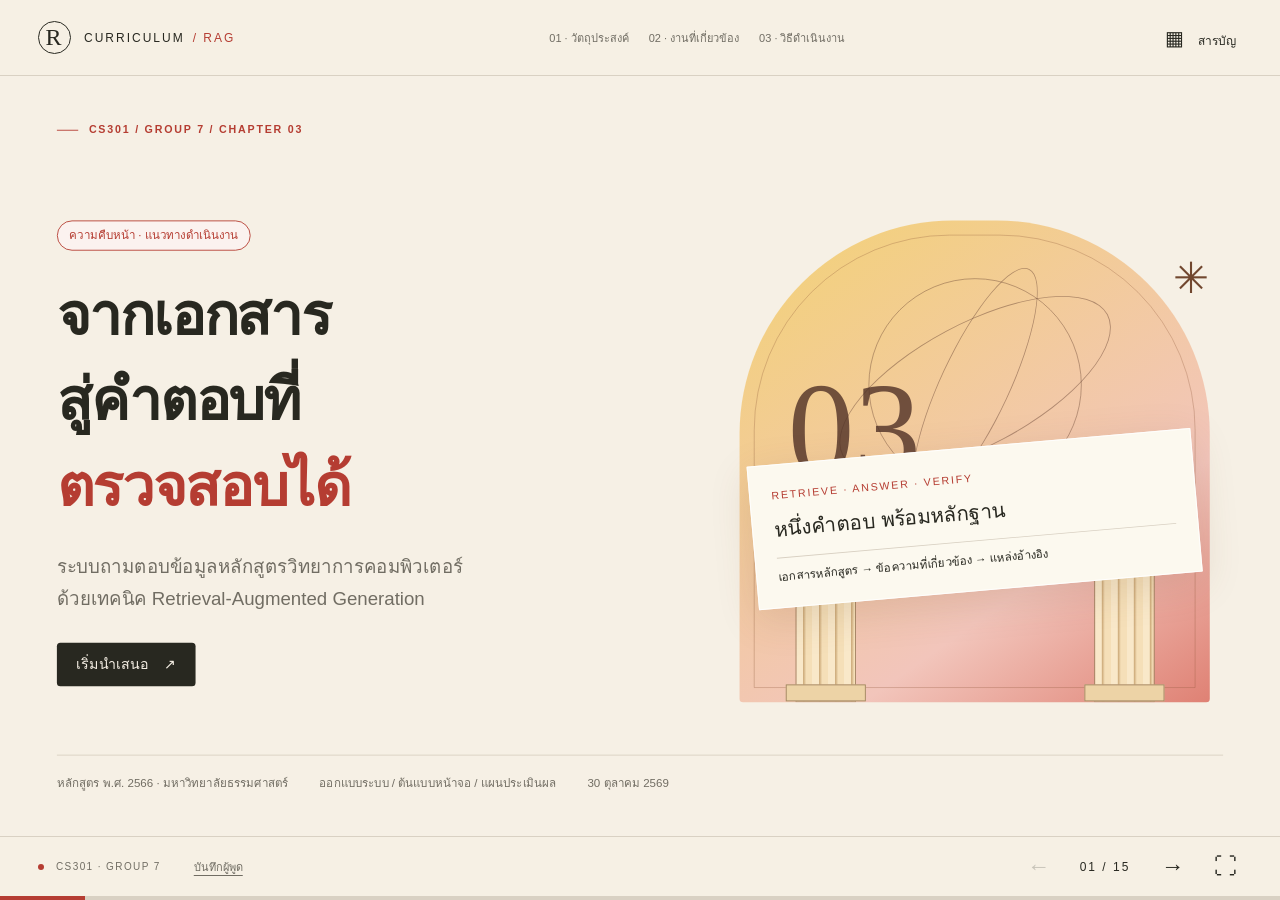
==== index.html @ de465b8d "feat: build fifteen interactive methodology slides with source-grounded content" ====
<!doctype html>
<html lang="th">
<head>
<meta charset="utf-8"><meta name="viewport" content="width=device-width,initial-scale=1">
<meta name="theme-color" content="#f6f0e5"><meta name="description" content="แนวทางดำเนินงานและความคืบหน้าบทที่ 3 — ระบบถามตอบข้อมูลหลักสูตรวิทยาการคอมพิวเตอร์ด้วย RAG">
<title>CS301 — จากเอกสาร สู่คำตอบที่ตรวจสอบได้</title>
<link rel="stylesheet" href="style.css">
</head>
<body>
<div class="ambient" aria-hidden="true"></div>
<header class="topbar"><a href="#1" class="brand" aria-label="กลับหน้าแรก"><span class="brand-icon">R</span> CURRICULUM <b>/ RAG</b></a><div class="chapter-nav" aria-label="เลือกบท"><button data-go="1">01 · วัตถุประสงค์</button><button data-go="2">02 · งานที่เกี่ยวข้อง</button><button data-go="4">03 · วิธีดำเนินงาน</button></div><button id="overview" class="icon-button" aria-label="เปิดสารบัญ (O)">▦ <span>สารบัญ</span></button></header>
<main id="stage" aria-label="สไลด์นำเสนอ"><div id="deck"></div></main>
<footer class="toolbar"><div class="foot-left"><span class="status-dot"></span><span id="section-label">CS301 · GROUP 7</span><button id="notes-toggle" title="บันทึกผู้พูด (N)">บันทึกผู้พูด</button></div><div class="navigation"><button id="prev" aria-label="สไลด์ก่อนหน้า">←</button><span id="counter" aria-live="polite">01 / 15</span><button id="next" aria-label="สไลด์ถัดไป">→</button><button id="fullscreen" aria-label="เต็มจอ (F)">⛶</button></div></footer><div class="progress" aria-hidden="true"><div id="progress-bar"></div></div>
<dialog id="modal"><div class="dialog-top"><span id="modal-title"></span><button id="modal-close" aria-label="ปิดหน้าต่าง">ปิด ×</button></div><div id="modal-body"></div></dialog>
<div class="sr-only" id="announcement" aria-live="polite"></div>
<script src="slides.js"></script><script src="app.js"></script>
</body></html>
---- style.css ----
:root{--ink:#282820;--muted:#716d63;--paper:#f6f0e5;--red:#b53d32;--yellow:#f5cd65;--line:#d9d1c3;--green:#386757;--rose:#f1d4cd;--serif:Georgia,'Times New Roman',serif;--thai:'Thonburi','Leelawadee UI',Tahoma,sans-serif}*{box-sizing:border-box}body{margin:0;background:var(--paper);color:var(--ink);font-family:var(--thai);overflow:hidden}button,a{-webkit-tap-highlight-color:transparent}button{font:inherit;color:inherit;cursor:pointer}button:focus-visible,a:focus-visible{outline:3px solid var(--red);outline-offset:5px}button{border:0}a{color:inherit}.ambient{position:fixed;inset:0;background-image:radial-gradient(#b7a99022 .7px,transparent .7px);background-size:6px 6px;pointer-events:none}.topbar{height:76px;position:fixed;top:0;left:0;right:0;display:flex;align-items:center;justify-content:space-between;padding:0 38px;z-index:5;border-bottom:1px solid var(--line);background:#f6f0e5ed}.brand{display:flex;align-items:center;gap:8px;font-family:Arial,sans-serif;font-size:12px;letter-spacing:2px;text-decoration:none}.brand b{font-weight:400;color:var(--red)}.brand-icon{font-family:var(--serif);font-size:24px;width:33px;height:33px;display:grid;place-items:center;border:1px solid var(--ink);border-radius:50%;margin-right:5px}.chapter-nav{display:flex;gap:20px}.chapter-nav button{font-size:11px;background:none;color:var(--muted);padding:10px 0;position:relative}.chapter-nav button.current{color:var(--red)}.chapter-nav button.current:after{content:'';position:absolute;bottom:0;left:0;right:0;height:2px;background:var(--red)}.icon-button{background:none;font-size:20px}.icon-button span{font-size:12px;margin-left:8px}#stage{position:fixed;top:76px;bottom:64px;left:0;right:0;display:flex;align-items:center;justify-content:center}#deck{position:relative;width:1440px;height:840px;flex-shrink:0;transform-origin:center}.slide{position:absolute;inset:0;padding:46px 64px 42px;display:none;overflow:hidden}.slide.active{display:flex;flex-direction:column;animation:arrive .42s ease both}.eyebrow{display:flex;align-items:center;gap:12px;color:var(--red);font:12px Arial,sans-serif;font-weight:600;letter-spacing:2px;text-transform:uppercase;margin-bottom:18px}.eyebrow:before{content:'';width:24px;height:1px;background:var(--red)}h1,h2,h3,p{margin:0}h1{font-size:65px;line-height:1.48;letter-spacing:-2px;font-weight:600}h2{font-size:43px;line-height:1.45;letter-spacing:-1.3px;font-weight:600}h3{font-size:23px;line-height:1.5;font-weight:600}p{font-size:21px;line-height:1.75}.intro{color:var(--muted);font-size:21px;line-height:1.65;margin-top:13px;max-width:1110px}.red{color:var(--red)}.muted{color:var(--muted)}.serif{font-family:var(--serif)}.slide-content{flex:1;min-height:0;position:relative;margin-top:28px}.source{font-size:12px;line-height:1.6;color:var(--muted);margin-top:auto;padding-top:16px}.source a{text-underline-offset:3px}.pill{display:inline-flex;align-items:center;border:1px solid currentColor;border-radius:30px;padding:7px 13px;font-size:13px;line-height:1.4;gap:7px}.pill.plan{color:var(--red);background:#fbf2ef}.pill.neutral{color:var(--muted)}.two{display:grid;grid-template-columns:1fr 1fr;gap:46px}.three{display:grid;grid-template-columns:repeat(3,1fr);gap:25px}.four{display:grid;grid-template-columns:repeat(4,1fr);gap:20px}.rule{border-top:1px solid var(--line);padding-top:20px}.number{font:60px var(--serif);color:var(--red);line-height:1.2;margin-bottom:15px}.small{font-size:17px;line-height:1.7}.tiny{font-size:13px;line-height:1.65}.big-value{font:88px var(--serif);line-height:1.1}.big-value small{font:18px var(--thai)}.caption{font-size:15px;line-height:1.65;color:var(--muted)}.callout{border-left:3px solid var(--red);padding:15px 23px;background:#eaded146;font-size:21px;line-height:1.7}.tag-row{display:flex;gap:10px;flex-wrap:wrap}.button{background:var(--ink);color:var(--paper);padding:12px 22px;border-radius:4px;font-size:16px;display:inline-flex;align-items:center;gap:18px}.button.light{border:1px solid var(--line);background:transparent;color:var(--ink)}.button:hover{filter:brightness(1.15)}.toolbar{position:fixed;bottom:4px;height:60px;left:0;right:0;display:flex;justify-content:space-between;align-items:center;padding:0 38px;background:#f6f0e5ed;z-index:5;border-top:1px solid var(--line)}.foot-left{display:flex;gap:12px;align-items:center;font-size:10px;letter-spacing:1.4px;color:var(--muted)}.status-dot{width:6px;height:6px;background:var(--red);border-radius:50%}#notes-toggle{background:none;font-size:11px;letter-spacing:0;margin-left:15px;text-decoration:underline;text-underline-offset:4px;color:var(--muted)}.navigation{display:flex;align-items:center;gap:19px}.navigation button{width:34px;height:34px;background:none;font-size:23px}.navigation button:hover{background:var(--rose);border-radius:50%}.navigation button:disabled{opacity:.22;cursor:default}.navigation span{font:12px Arial,sans-serif;letter-spacing:2px;min-width:62px;text-align:center}.progress{position:fixed;bottom:0;left:0;right:0;height:4px;background:var(--line);z-index:10}#progress-bar{height:100%;background:var(--red);transition:width .4s}.hero{display:grid;grid-template-columns:1.1fr .9fr;gap:70px;align-items:center;flex:1}.hero-subtitle{font-size:21px;color:var(--muted);margin:24px 0 30px;max-width:650px}.hero-visual{height:560px;position:relative;display:flex;align-items:center;justify-content:center}.arch{position:absolute;inset:18px 15px 0;background:linear-gradient(145deg,#f3d275,#f2c5bb 70%,#df8174);border-radius:240px 240px 4px 4px;overflow:hidden}.arch:before{content:'';position:absolute;inset:16px;border:1px solid #8b563855;border-radius:220px 220px 0 0}.orb{position:absolute;width:240px;height:240px;border:1px solid #6d49377d;border-radius:50%;top:65px;left:50%;transform:translateX(-50%)}.orb:before,.orb:after{content:'';position:absolute;inset:50px -50px;border:1px solid #6d49377d;border-radius:50%;transform:rotate(-28deg)}.orb:after{inset:-25px 80px;transform:rotate(25deg)}.hero-index{position:absolute;left:54px;top:160px;color:#503126;font:150px var(--serif);line-height:1;opacity:.8}.column{position:absolute;bottom:0;width:68px;height:188px;background:repeating-linear-gradient(90deg,#f9e8c9 0 7px,#ceac7c 8px,#f5dfb8 11px 18px);border:1px solid #a18361}.column:before,.column:after{content:'';position:absolute;left:-12px;right:-12px;height:17px;background:#edd3a6;border:1px solid #a18361}.column:before{top:-17px}.column:after{bottom:0}.column.c1{left:63px;height:178px}.column.c2{right:62px;height:245px}.hero-paper{position:absolute;left:29px;right:29px;bottom:125px;padding:24px;background:#fcf9ef;box-shadow:0 12px 45px #6e493126;transform:rotate(-5deg);border:1px solid #fff}.hero-paper span{font-size:12px;letter-spacing:2px;color:var(--red)}.hero-paper p{margin-top:10px;font-size:23px}.hero-paper small{font-size:13px;display:block;border-top:1px solid var(--line);padding-top:10px;margin-top:12px}.star{position:absolute;font:48px var(--serif);color:#71472f;right:16px;top:55px}.hero-bottom{display:flex;gap:35px;border-top:1px solid var(--line);padding-top:20px;font-size:13px;color:var(--muted)}.objectives{display:grid;grid-template-columns:.85fr 1.15fr;gap:65px}.objective-statement{padding:35px;background:var(--yellow);border-radius:180px 180px 6px 6px;display:flex;flex-direction:column;justify-content:center;min-height:440px}.objective-statement .big-value{font-size:115px;text-align:center}.objective-statement p{font-size:26px;text-align:center;margin-top:20px}.objective-list{display:flex;flex-direction:column;gap:18px}.objective-item{display:grid;grid-template-columns:40px 1fr;gap:16px;border-bottom:1px solid var(--line);padding-bottom:15px}.objective-item b{font:26px var(--serif);color:var(--red)}.objective-item p{font-size:19px;line-height:1.6}.data-table{width:100%;border-collapse:collapse;font-size:17px;line-height:1.6}.data-table th{text-align:left;font-size:14px;color:var(--muted);font-weight:400;border-bottom:1px solid var(--ink);padding:12px 16px}.data-table td{vertical-align:top;padding:15px 16px;border-bottom:1px solid var(--line)}.data-table .ours{background:#edd5bc80}.data-table strong{font-weight:600;color:var(--red)}.data-table.compact{font-size:16px}.data-table.compact td{padding:11px 16px}.table-note{margin-top:16px;font-size:14px;line-height:1.6;color:var(--muted)}.tabs{display:flex;gap:9px;margin-bottom:21px}.tab{padding:9px 17px;border:1px solid var(--line);background:transparent;border-radius:100px;font-size:15px}.tab[aria-selected="true"],.tab.selected{background:var(--ink);color:var(--paper);border-color:var(--ink)}.path-map{display:grid;grid-template-columns:repeat(5,1fr);gap:0;margin-top:45px}.path-stop{position:relative;padding:0 24px 0 0}.path-stop:before{content:'';height:1px;position:absolute;top:21px;left:0;right:0;background:var(--line)}.path-stop:last-child:before{right:60%}.path-stop .dot{position:relative;display:grid;place-items:center;width:44px;height:44px;border-radius:50%;background:var(--paper);border:1px solid var(--red);font:20px var(--serif);color:var(--red);margin-bottom:27px}.path-stop h3{font-size:21px;margin-bottom:13px}.path-stop p{font-size:17px;color:var(--muted);line-height:1.7}.path-stop small{display:block;color:var(--red);font-size:12px;margin-top:20px}.process-list{display:flex;flex-direction:column;gap:14px}.process-item{display:grid;grid-template-columns:40px 1fr;gap:16px;align-items:start;border-bottom:1px solid var(--line);padding-bottom:14px}.process-item span{font:24px var(--serif);color:var(--red)}.process-item p{font-size:18px;line-height:1.55}.document{background:#fffdf7;border:1px solid #ddd1bf;box-shadow:12px 12px 0 #e5d7c1;padding:30px;position:relative}.doc-top{display:flex;justify-content:space-between;font:12px Arial,sans-serif;letter-spacing:1.3px;border-bottom:1px solid var(--line);padding-bottom:18px;margin-bottom:22px;color:var(--muted)}.document .chunk{padding:20px;background:#f8e9c4;border-left:3px solid var(--red);margin:20px 0}.document .chunk p{font-size:20px}.document .metadata{display:grid;grid-template-columns:1fr 1fr;gap:10px;font:13px monospace;color:#66563f}.architecture{display:grid;grid-template-columns:1fr .8fr 1.3fr;gap:45px;align-items:start}.stack{display:flex;flex-direction:column;gap:12px}.node{border:1px solid var(--line);padding:18px 21px;background:#fcfaf4;border-radius:5px}.node h3{font-size:20px}.node p{font-size:14px;color:var(--muted);margin-top:7px}.down-arrow{color:var(--red);text-align:center;font-size:22px;line-height:20px}.gate{background:var(--yellow);padding:24px;border-radius:60px 60px 4px 4px;margin-top:73px;text-align:center}.gate h3{font-size:23px;margin:8px 0}.gate p{font-size:15px}.branch-label{font-size:12px;letter-spacing:1px;color:var(--red);margin-bottom:13px}.branch-result{border-top:3px solid var(--green);background:#e4e9df;padding:25px;min-height:300px}.branch-result.reject{background:#f3dfd9;border-color:var(--red)}.branch-result h3{margin:12px 0}.branch-result p{font-size:19px}.branch-result .pill{margin-bottom:14px}.branch-result small{display:block;margin-top:22px;font-size:14px;line-height:1.7}.method-view{display:grid;grid-template-columns:1fr 1fr;gap:55px}.method-heading{font:76px var(--serif);margin:16px 0;color:var(--red)}.rank-list{display:flex;flex-direction:column;gap:12px}.rank{display:grid;grid-template-columns:40px 1fr auto;align-items:center;gap:14px;padding:20px;border:1px solid var(--line);background:#fff9}.rank span{font:26px var(--serif);color:var(--muted)}.rank b{font-size:18px;font-weight:400}.rank em{font-size:12px;font-style:normal;color:var(--muted)}.rank.gold{background:#e4e9df;border-color:#b5c4b7}.rank.gold em{color:var(--green)}.diagram-layout{display:grid;grid-template-columns:1.5fr .8fr;gap:40px;height:100%}.diagram-button{display:block;width:100%;border:1px solid var(--line);border-radius:5px;overflow:hidden;background:white;padding:16px;position:relative;min-height:360px;cursor:zoom-in}.diagram-button img{width:100%;height:100%;max-height:440px;object-fit:contain}.zoom-badge{position:absolute;bottom:12px;right:12px;background:var(--ink);color:white;font-size:12px;padding:7px 10px;border-radius:5px}.aside-list{display:flex;flex-direction:column;gap:19px}.aside-list h3{font-size:21px}.aside-list p{font-size:17px;color:var(--muted);line-height:1.65;margin-top:7px}.aside-list .rule{padding-top:16px}.flow-explain{display:grid;grid-template-columns:1.2fr .8fr;gap:40px}.flow-summary{display:flex;flex-direction:column;gap:14px}.flow-row{border-left:3px solid var(--line);padding:12px 18px}.flow-row.good{border-color:var(--green);background:#e4e9df80}.flow-row.warn{border-color:var(--red);background:#f3dfd980}.flow-row p{font-size:18px}.flow-row small{color:var(--muted);font-size:14px}.screens{display:grid;grid-template-columns:repeat(4,1fr);gap:20px;height:100%}.screen-item{display:flex;flex-direction:column;align-items:center;min-height:0}.screen-button{background:white;border:1px solid var(--line);width:100%;height:382px;padding:0;position:relative;overflow:hidden;border-radius:7px;cursor:zoom-in}.screen-button img{height:100%;width:100%;object-fit:cover}.screen-item p{font-size:16px;margin-top:14px;text-align:center}.screen-item small{font-size:12px;color:var(--muted);margin-top:6px}.principle{padding:25px 0;border-top:1px solid var(--line)}.principle h3{margin-bottom:12px}.principle p{font-size:18px;color:var(--muted)}.principle .number{font-size:44px;margin-bottom:15px}.design-layout{display:grid;grid-template-columns:.8fr 1.4fr;gap:50px}.design-art{background:linear-gradient(145deg,#f6d56d,#f1cecc,#f36b65);height:435px;border-radius:210px 210px 5px 5px;position:relative;overflow:hidden}.design-art p{position:absolute;left:25px;right:25px;bottom:55px;text-align:center;font-size:29px;line-height:1.7;color:#4e3027}.design-art .serif{position:absolute;top:50px;left:0;right:0;text-align:center;font-size:118px;opacity:.6;color:#503126}.principle-grid{display:grid;grid-template-columns:1fr 1fr;gap:0 25px}.metrics-layout{display:grid;grid-template-columns:.85fr 1.15fr;gap:50px}.metric-demo{padding:27px;background:#f4e5c5;border-radius:5px}.metric-demo p{font-size:17px}.rank-buttons{display:flex;gap:10px;margin:22px 0}.rank-buttons button{background:#fff8;width:62px;height:66px;border:1px solid #cbb58d;font:27px var(--serif)}.rank-buttons button[aria-pressed="true"]{background:var(--green);color:white;border-color:var(--green)}.metric-numbers{display:flex;gap:35px;border-top:1px solid #cbb58d;padding-top:23px}.metric-numbers strong{display:block;font:42px var(--serif);color:var(--red)}.metric-numbers span{font-size:12px}.metric-list{display:flex;flex-direction:column;gap:19px}.metric-list h3{font-size:21px}.metric-list p{font-size:16px;line-height:1.65;color:var(--muted);margin-top:5px}.experiment{display:grid;grid-template-columns:65px 1fr;gap:15px;padding:16px 0;border-bottom:1px solid var(--line)}.experiment b{font:40px var(--serif);color:var(--red)}.experiment h3{font-size:20px}.experiment p{font-size:16px;color:var(--muted);margin-top:4px}.test-panel{background:#e6e8dc;padding:28px;border-radius:5px}.test-panel .big-value{font-size:72px}.test-panel .tag-row{margin-top:20px}.test-panel .pill{font-size:12px}.test-panel p{font-size:17px}.test-panel hr{border:0;border-top:1px solid #bdc6b5;margin:20px 0}.closing-layout{display:grid;grid-template-columns:.75fr 1.25fr;gap:45px}.usability{background:var(--yellow);padding:29px;border-radius:7px}.usability p{font-size:18px;margin-top:16px}.usability .small{font-size:15px}.progress-list{display:flex;flex-direction:column;gap:16px}.progress-list article{border-bottom:1px solid var(--line);padding-bottom:17px;display:grid;grid-template-columns:105px 1fr;gap:20px}.progress-list h3{font-size:20px}.progress-list p{font-size:16px;color:var(--muted);margin-top:5px}.progress-list .pill{align-self:start;justify-content:center;font-size:11px}.closing-question{font-size:20px;margin-top:20px;border-left:3px solid var(--red);padding-left:20px;color:var(--red)}dialog{width:min(1160px,94vw);max-height:90vh;border:1px solid var(--line);border-radius:10px;background:var(--paper);padding:0;color:var(--ink);box-shadow:0 25px 100px #0004}dialog::backdrop{background:#24241fd1;backdrop-filter:blur(5px)}.dialog-top{display:flex;justify-content:space-between;gap:20px;align-items:center;padding:20px 26px;border-bottom:1px solid var(--line);position:sticky;top:0;background:var(--paper);z-index:1;font-size:16px}.dialog-top button{padding:8px 13px;border:1px solid var(--line);background:none;border-radius:4px;font-size:13px}#modal-body{padding:28px;overflow:auto}#modal-body img{display:block;width:100%;height:auto;background:white}#modal-body img.portrait{max-width:540px;margin:auto}.toc-grid{display:grid;grid-template-columns:repeat(3,1fr);gap:13px}.toc-item{background:#fff5;border:1px solid var(--line);text-align:left;padding:19px;min-height:118px}.toc-item:hover,.toc-item.active{background:var(--rose);border-color:var(--red)}.toc-item span{display:block;font:25px var(--serif);color:var(--red);margin-bottom:10px}.toc-item b{font-size:14px;line-height:1.6;font-weight:400}.notes{font-size:20px;line-height:1.9;max-width:850px;margin:auto}.notes p{margin-bottom:15px}.notes .source{font-size:14px}.sr-only{position:absolute;width:1px;height:1px;overflow:hidden;clip:rect(0,0,0,0);white-space:nowrap}@keyframes arrive{from{opacity:0;transform:translateY(16px)}to{opacity:1;transform:translateY(0)}}@media(max-width:850px){.chapter-nav{display:none}.topbar{height:54px;padding:0 18px}.toolbar{padding:0 15px}.foot-left{font-size:9px;letter-spacing:.5px}#notes-toggle{display:none}.navigation{gap:7px}#stage{top:54px}.brand{font-size:10px;letter-spacing:1px}.toc-grid{grid-template-columns:1fr 1fr}}@media(prefers-reduced-motion:reduce){*,*:before,*:after{animation:none!important;transition:none!important}}@media print{body{overflow:visible;background:white}.topbar,.toolbar,.progress,.ambient,dialog{display:none!important}#stage{position:static;display:block}#deck{transform:none!important;width:auto;height:auto}.slide,.slide.active{position:relative;display:flex;page-break-after:always;width:1440px;height:840px;animation:none}button{print-color-adjust:exact}.source{font-size:14px}@page{size:landscape;margin:0}}
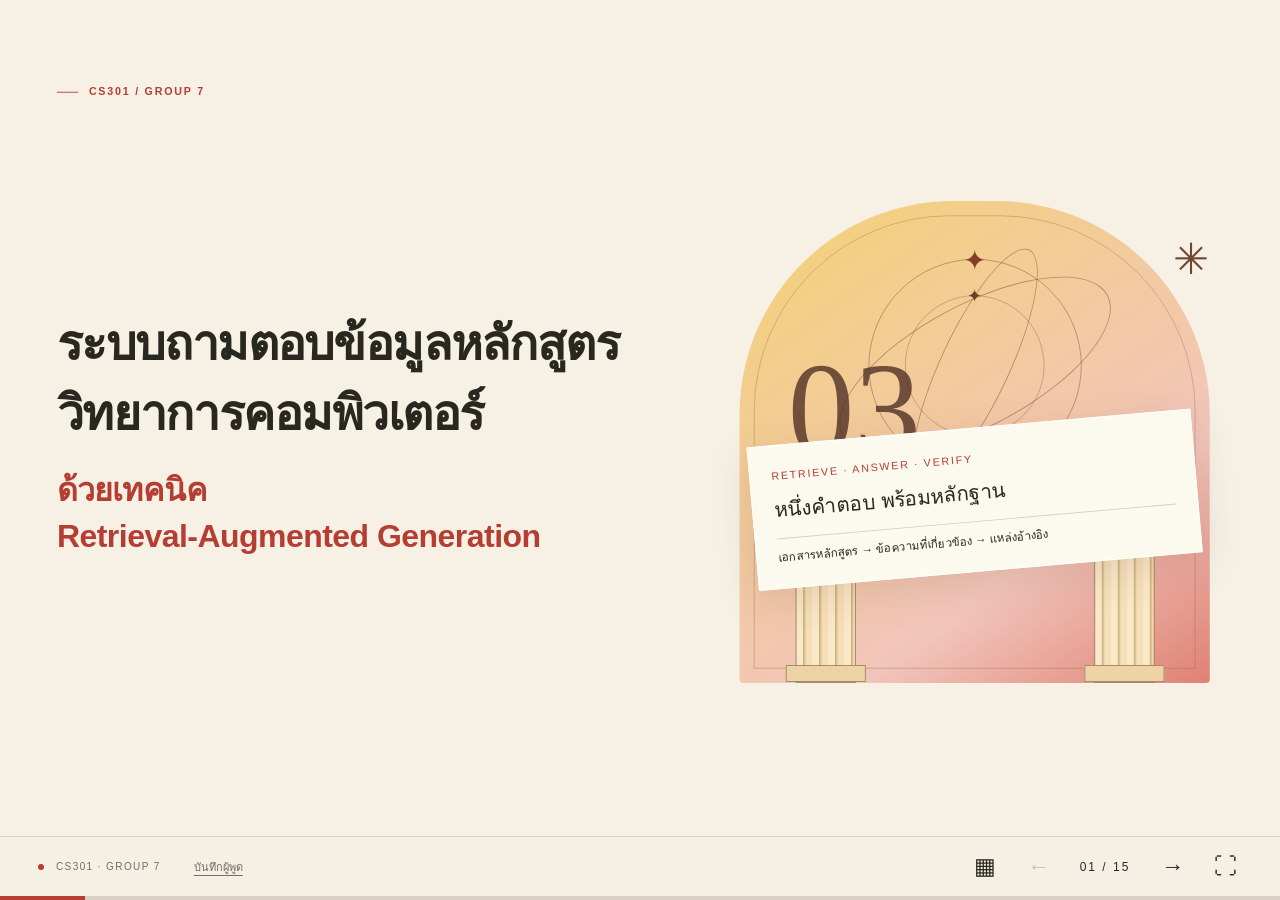
==== commit 82785123: "Redesign opening slides around report objectives, research connections and chapter navigation" ====
--- a/index.html
+++ b/index.html
@@ -3,14 +3,14 @@
 <head>
 <meta charset="utf-8"><meta name="viewport" content="width=device-width,initial-scale=1">
 <meta name="theme-color" content="#f6f0e5"><meta name="description" content="แนวทางดำเนินงานและความคืบหน้าบทที่ 3 — ระบบถามตอบข้อมูลหลักสูตรวิทยาการคอมพิวเตอร์ด้วย RAG">
-<title>CS301 — จากเอกสาร สู่คำตอบที่ตรวจสอบได้</title>
+<title>CS301 — ระบบถามตอบข้อมูลหลักสูตรวิทยาการคอมพิวเตอร์</title>
 <link rel="stylesheet" href="style.css">
 </head>
 <body>
 <div class="ambient" aria-hidden="true"></div>
-<header class="topbar"><a href="#1" class="brand" aria-label="กลับหน้าแรก"><span class="brand-icon">R</span> CURRICULUM <b>/ RAG</b></a><div class="chapter-nav" aria-label="เลือกบท"><button data-go="1">01 · วัตถุประสงค์</button><button data-go="2">02 · งานที่เกี่ยวข้อง</button><button data-go="4">03 · วิธีดำเนินงาน</button></div><button id="overview" class="icon-button" aria-label="เปิดสารบัญ (O)">▦ <span>สารบัญ</span></button></header>
+
 <main id="stage" aria-label="สไลด์นำเสนอ"><div id="deck"></div></main>
-<footer class="toolbar"><div class="foot-left"><span class="status-dot"></span><span id="section-label">CS301 · GROUP 7</span><button id="notes-toggle" title="บันทึกผู้พูด (N)">บันทึกผู้พูด</button></div><div class="navigation"><button id="prev" aria-label="สไลด์ก่อนหน้า">←</button><span id="counter" aria-live="polite">01 / 15</span><button id="next" aria-label="สไลด์ถัดไป">→</button><button id="fullscreen" aria-label="เต็มจอ (F)">⛶</button></div></footer><div class="progress" aria-hidden="true"><div id="progress-bar"></div></div>
+<footer class="toolbar"><div class="foot-left"><span class="status-dot"></span><span id="section-label">CS301 · GROUP 7</span><button id="notes-toggle" title="บันทึกผู้พูด (N)">บันทึกผู้พูด</button></div><div class="navigation"><button id="overview" aria-label="สารบัญ" title="สารบัญ (O)">▦</button><button id="prev" aria-label="สไลด์ก่อนหน้า">←</button><span id="counter" aria-live="polite">01 / 15</span><button id="next" aria-label="สไลด์ถัดไป">→</button><button id="fullscreen" aria-label="เต็มจอ (F)">⛶</button></div></footer><div class="progress" aria-hidden="true"><div id="progress-bar"></div></div>
 <dialog id="modal"><div class="dialog-top"><span id="modal-title"></span><button id="modal-close" aria-label="ปิดหน้าต่าง">ปิด ×</button></div><div id="modal-body"></div></dialog>
 <div class="sr-only" id="announcement" aria-live="polite"></div>
 <script src="slides.js"></script><script src="app.js"></script>
--- a/style.css
+++ b/style.css
@@ -1 +1,36 @@
-:root{--ink:#282820;--muted:#716d63;--paper:#f6f0e5;--red:#b53d32;--yellow:#f5cd65;--line:#d9d1c3;--green:#386757;--rose:#f1d4cd;--serif:Georgia,'Times New Roman',serif;--thai:'Thonburi','Leelawadee UI',Tahoma,sans-serif}*{box-sizing:border-box}body{margin:0;background:var(--paper);color:var(--ink);font-family:var(--thai);overflow:hidden}button,a{-webkit-tap-highlight-color:transparent}button{font:inherit;color:inherit;cursor:pointer}button:focus-visible,a:focus-visible{outline:3px solid var(--red);outline-offset:5px}button{border:0}a{color:inherit}.ambient{position:fixed;inset:0;background-image:radial-gradient(#b7a99022 .7px,transparent .7px);background-size:6px 6px;pointer-events:none}.topbar{height:76px;position:fixed;top:0;left:0;right:0;display:flex;align-items:center;justify-content:space-between;padding:0 38px;z-index:5;border-bottom:1px solid var(--line);background:#f6f0e5ed}.brand{display:flex;align-items:center;gap:8px;font-family:Arial,sans-serif;font-size:12px;letter-spacing:2px;text-decoration:none}.brand b{font-weight:400;color:var(--red)}.brand-icon{font-family:var(--serif);font-size:24px;width:33px;height:33px;display:grid;place-items:center;border:1px solid var(--ink);border-radius:50%;margin-right:5px}.chapter-nav{display:flex;gap:20px}.chapter-nav button{font-size:11px;background:none;color:var(--muted);padding:10px 0;position:relative}.chapter-nav button.current{color:var(--red)}.chapter-nav button.current:after{content:'';position:absolute;bottom:0;left:0;right:0;height:2px;background:var(--red)}.icon-button{background:none;font-size:20px}.icon-button span{font-size:12px;margin-left:8px}#stage{position:fixed;top:76px;bottom:64px;left:0;right:0;display:flex;align-items:center;justify-content:center}#deck{position:relative;width:1440px;height:840px;flex-shrink:0;transform-origin:center}.slide{position:absolute;inset:0;padding:46px 64px 42px;display:none;overflow:hidden}.slide.active{display:flex;flex-direction:column;animation:arrive .42s ease both}.eyebrow{display:flex;align-items:center;gap:12px;color:var(--red);font:12px Arial,sans-serif;font-weight:600;letter-spacing:2px;text-transform:uppercase;margin-bottom:18px}.eyebrow:before{content:'';width:24px;height:1px;background:var(--red)}h1,h2,h3,p{margin:0}h1{font-size:65px;line-height:1.48;letter-spacing:-2px;font-weight:600}h2{font-size:43px;line-height:1.45;letter-spacing:-1.3px;font-weight:600}h3{font-size:23px;line-height:1.5;font-weight:600}p{font-size:21px;line-height:1.75}.intro{color:var(--muted);font-size:21px;line-height:1.65;margin-top:13px;max-width:1110px}.red{color:var(--red)}.muted{color:var(--muted)}.serif{font-family:var(--serif)}.slide-content{flex:1;min-height:0;position:relative;margin-top:28px}.source{font-size:12px;line-height:1.6;color:var(--muted);margin-top:auto;padding-top:16px}.source a{text-underline-offset:3px}.pill{display:inline-flex;align-items:center;border:1px solid currentColor;border-radius:30px;padding:7px 13px;font-size:13px;line-height:1.4;gap:7px}.pill.plan{color:var(--red);background:#fbf2ef}.pill.neutral{color:var(--muted)}.two{display:grid;grid-template-columns:1fr 1fr;gap:46px}.three{display:grid;grid-template-columns:repeat(3,1fr);gap:25px}.four{display:grid;grid-template-columns:repeat(4,1fr);gap:20px}.rule{border-top:1px solid var(--line);padding-top:20px}.number{font:60px var(--serif);color:var(--red);line-height:1.2;margin-bottom:15px}.small{font-size:17px;line-height:1.7}.tiny{font-size:13px;line-height:1.65}.big-value{font:88px var(--serif);line-height:1.1}.big-value small{font:18px var(--thai)}.caption{font-size:15px;line-height:1.65;color:var(--muted)}.callout{border-left:3px solid var(--red);padding:15px 23px;background:#eaded146;font-size:21px;line-height:1.7}.tag-row{display:flex;gap:10px;flex-wrap:wrap}.button{background:var(--ink);color:var(--paper);padding:12px 22px;border-radius:4px;font-size:16px;display:inline-flex;align-items:center;gap:18px}.button.light{border:1px solid var(--line);background:transparent;color:var(--ink)}.button:hover{filter:brightness(1.15)}.toolbar{position:fixed;bottom:4px;height:60px;left:0;right:0;display:flex;justify-content:space-between;align-items:center;padding:0 38px;background:#f6f0e5ed;z-index:5;border-top:1px solid var(--line)}.foot-left{display:flex;gap:12px;align-items:center;font-size:10px;letter-spacing:1.4px;color:var(--muted)}.status-dot{width:6px;height:6px;background:var(--red);border-radius:50%}#notes-toggle{background:none;font-size:11px;letter-spacing:0;margin-left:15px;text-decoration:underline;text-underline-offset:4px;color:var(--muted)}.navigation{display:flex;align-items:center;gap:19px}.navigation button{width:34px;height:34px;background:none;font-size:23px}.navigation button:hover{background:var(--rose);border-radius:50%}.navigation button:disabled{opacity:.22;cursor:default}.navigation span{font:12px Arial,sans-serif;letter-spacing:2px;min-width:62px;text-align:center}.progress{position:fixed;bottom:0;left:0;right:0;height:4px;background:var(--line);z-index:10}#progress-bar{height:100%;background:var(--red);transition:width .4s}.hero{display:grid;grid-template-columns:1.1fr .9fr;gap:70px;align-items:center;flex:1}.hero-subtitle{font-size:21px;color:var(--muted);margin:24px 0 30px;max-width:650px}.hero-visual{height:560px;position:relative;display:flex;align-items:center;justify-content:center}.arch{position:absolute;inset:18px 15px 0;background:linear-gradient(145deg,#f3d275,#f2c5bb 70%,#df8174);border-radius:240px 240px 4px 4px;overflow:hidden}.arch:before{content:'';position:absolute;inset:16px;border:1px solid #8b563855;border-radius:220px 220px 0 0}.orb{position:absolute;width:240px;height:240px;border:1px solid #6d49377d;border-radius:50%;top:65px;left:50%;transform:translateX(-50%)}.orb:before,.orb:after{content:'';position:absolute;inset:50px -50px;border:1px solid #6d49377d;border-radius:50%;transform:rotate(-28deg)}.orb:after{inset:-25px 80px;transform:rotate(25deg)}.hero-index{position:absolute;left:54px;top:160px;color:#503126;font:150px var(--serif);line-height:1;opacity:.8}.column{position:absolute;bottom:0;width:68px;height:188px;background:repeating-linear-gradient(90deg,#f9e8c9 0 7px,#ceac7c 8px,#f5dfb8 11px 18px);border:1px solid #a18361}.column:before,.column:after{content:'';position:absolute;left:-12px;right:-12px;height:17px;background:#edd3a6;border:1px solid #a18361}.column:before{top:-17px}.column:after{bottom:0}.column.c1{left:63px;height:178px}.column.c2{right:62px;height:245px}.hero-paper{position:absolute;left:29px;right:29px;bottom:125px;padding:24px;background:#fcf9ef;box-shadow:0 12px 45px #6e493126;transform:rotate(-5deg);border:1px solid #fff}.hero-paper span{font-size:12px;letter-spacing:2px;color:var(--red)}.hero-paper p{margin-top:10px;font-size:23px}.hero-paper small{font-size:13px;display:block;border-top:1px solid var(--line);padding-top:10px;margin-top:12px}.star{position:absolute;font:48px var(--serif);color:#71472f;right:16px;top:55px}.hero-bottom{display:flex;gap:35px;border-top:1px solid var(--line);padding-top:20px;font-size:13px;color:var(--muted)}.objectives{display:grid;grid-template-columns:.85fr 1.15fr;gap:65px}.objective-statement{padding:35px;background:var(--yellow);border-radius:180px 180px 6px 6px;display:flex;flex-direction:column;justify-content:center;min-height:440px}.objective-statement .big-value{font-size:115px;text-align:center}.objective-statement p{font-size:26px;text-align:center;margin-top:20px}.objective-list{display:flex;flex-direction:column;gap:18px}.objective-item{display:grid;grid-template-columns:40px 1fr;gap:16px;border-bottom:1px solid var(--line);padding-bottom:15px}.objective-item b{font:26px var(--serif);color:var(--red)}.objective-item p{font-size:19px;line-height:1.6}.data-table{width:100%;border-collapse:collapse;font-size:17px;line-height:1.6}.data-table th{text-align:left;font-size:14px;color:var(--muted);font-weight:400;border-bottom:1px solid var(--ink);padding:12px 16px}.data-table td{vertical-align:top;padding:15px 16px;border-bottom:1px solid var(--line)}.data-table .ours{background:#edd5bc80}.data-table strong{font-weight:600;color:var(--red)}.data-table.compact{font-size:16px}.data-table.compact td{padding:11px 16px}.table-note{margin-top:16px;font-size:14px;line-height:1.6;color:var(--muted)}.tabs{display:flex;gap:9px;margin-bottom:21px}.tab{padding:9px 17px;border:1px solid var(--line);background:transparent;border-radius:100px;font-size:15px}.tab[aria-selected="true"],.tab.selected{background:var(--ink);color:var(--paper);border-color:var(--ink)}.path-map{display:grid;grid-template-columns:repeat(5,1fr);gap:0;margin-top:45px}.path-stop{position:relative;padding:0 24px 0 0}.path-stop:before{content:'';height:1px;position:absolute;top:21px;left:0;right:0;background:var(--line)}.path-stop:last-child:before{right:60%}.path-stop .dot{position:relative;display:grid;place-items:center;width:44px;height:44px;border-radius:50%;background:var(--paper);border:1px solid var(--red);font:20px var(--serif);color:var(--red);margin-bottom:27px}.path-stop h3{font-size:21px;margin-bottom:13px}.path-stop p{font-size:17px;color:var(--muted);line-height:1.7}.path-stop small{display:block;color:var(--red);font-size:12px;margin-top:20px}.process-list{display:flex;flex-direction:column;gap:14px}.process-item{display:grid;grid-template-columns:40px 1fr;gap:16px;align-items:start;border-bottom:1px solid var(--line);padding-bottom:14px}.process-item span{font:24px var(--serif);color:var(--red)}.process-item p{font-size:18px;line-height:1.55}.document{background:#fffdf7;border:1px solid #ddd1bf;box-shadow:12px 12px 0 #e5d7c1;padding:30px;position:relative}.doc-top{display:flex;justify-content:space-between;font:12px Arial,sans-serif;letter-spacing:1.3px;border-bottom:1px solid var(--line);padding-bottom:18px;margin-bottom:22px;color:var(--muted)}.document .chunk{padding:20px;background:#f8e9c4;border-left:3px solid var(--red);margin:20px 0}.document .chunk p{font-size:20px}.document .metadata{display:grid;grid-template-columns:1fr 1fr;gap:10px;font:13px monospace;color:#66563f}.architecture{display:grid;grid-template-columns:1fr .8fr 1.3fr;gap:45px;align-items:start}.stack{display:flex;flex-direction:column;gap:12px}.node{border:1px solid var(--line);padding:18px 21px;background:#fcfaf4;border-radius:5px}.node h3{font-size:20px}.node p{font-size:14px;color:var(--muted);margin-top:7px}.down-arrow{color:var(--red);text-align:center;font-size:22px;line-height:20px}.gate{background:var(--yellow);padding:24px;border-radius:60px 60px 4px 4px;margin-top:73px;text-align:center}.gate h3{font-size:23px;margin:8px 0}.gate p{font-size:15px}.branch-label{font-size:12px;letter-spacing:1px;color:var(--red);margin-bottom:13px}.branch-result{border-top:3px solid var(--green);background:#e4e9df;padding:25px;min-height:300px}.branch-result.reject{background:#f3dfd9;border-color:var(--red)}.branch-result h3{margin:12px 0}.branch-result p{font-size:19px}.branch-result .pill{margin-bottom:14px}.branch-result small{display:block;margin-top:22px;font-size:14px;line-height:1.7}.method-view{display:grid;grid-template-columns:1fr 1fr;gap:55px}.method-heading{font:76px var(--serif);margin:16px 0;color:var(--red)}.rank-list{display:flex;flex-direction:column;gap:12px}.rank{display:grid;grid-template-columns:40px 1fr auto;align-items:center;gap:14px;padding:20px;border:1px solid var(--line);background:#fff9}.rank span{font:26px var(--serif);color:var(--muted)}.rank b{font-size:18px;font-weight:400}.rank em{font-size:12px;font-style:normal;color:var(--muted)}.rank.gold{background:#e4e9df;border-color:#b5c4b7}.rank.gold em{color:var(--green)}.diagram-layout{display:grid;grid-template-columns:1.5fr .8fr;gap:40px;height:100%}.diagram-button{display:block;width:100%;border:1px solid var(--line);border-radius:5px;overflow:hidden;background:white;padding:16px;position:relative;min-height:360px;cursor:zoom-in}.diagram-button img{width:100%;height:100%;max-height:440px;object-fit:contain}.zoom-badge{position:absolute;bottom:12px;right:12px;background:var(--ink);color:white;font-size:12px;padding:7px 10px;border-radius:5px}.aside-list{display:flex;flex-direction:column;gap:19px}.aside-list h3{font-size:21px}.aside-list p{font-size:17px;color:var(--muted);line-height:1.65;margin-top:7px}.aside-list .rule{padding-top:16px}.flow-explain{display:grid;grid-template-columns:1.2fr .8fr;gap:40px}.flow-summary{display:flex;flex-direction:column;gap:14px}.flow-row{border-left:3px solid var(--line);padding:12px 18px}.flow-row.good{border-color:var(--green);background:#e4e9df80}.flow-row.warn{border-color:var(--red);background:#f3dfd980}.flow-row p{font-size:18px}.flow-row small{color:var(--muted);font-size:14px}.screens{display:grid;grid-template-columns:repeat(4,1fr);gap:20px;height:100%}.screen-item{display:flex;flex-direction:column;align-items:center;min-height:0}.screen-button{background:white;border:1px solid var(--line);width:100%;height:382px;padding:0;position:relative;overflow:hidden;border-radius:7px;cursor:zoom-in}.screen-button img{height:100%;width:100%;object-fit:cover}.screen-item p{font-size:16px;margin-top:14px;text-align:center}.screen-item small{font-size:12px;color:var(--muted);margin-top:6px}.principle{padding:25px 0;border-top:1px solid var(--line)}.principle h3{margin-bottom:12px}.principle p{font-size:18px;color:var(--muted)}.principle .number{font-size:44px;margin-bottom:15px}.design-layout{display:grid;grid-template-columns:.8fr 1.4fr;gap:50px}.design-art{background:linear-gradient(145deg,#f6d56d,#f1cecc,#f36b65);height:435px;border-radius:210px 210px 5px 5px;position:relative;overflow:hidden}.design-art p{position:absolute;left:25px;right:25px;bottom:55px;text-align:center;font-size:29px;line-height:1.7;color:#4e3027}.design-art .serif{position:absolute;top:50px;left:0;right:0;text-align:center;font-size:118px;opacity:.6;color:#503126}.principle-grid{display:grid;grid-template-columns:1fr 1fr;gap:0 25px}.metrics-layout{display:grid;grid-template-columns:.85fr 1.15fr;gap:50px}.metric-demo{padding:27px;background:#f4e5c5;border-radius:5px}.metric-demo p{font-size:17px}.rank-buttons{display:flex;gap:10px;margin:22px 0}.rank-buttons button{background:#fff8;width:62px;height:66px;border:1px solid #cbb58d;font:27px var(--serif)}.rank-buttons button[aria-pressed="true"]{background:var(--green);color:white;border-color:var(--green)}.metric-numbers{display:flex;gap:35px;border-top:1px solid #cbb58d;padding-top:23px}.metric-numbers strong{display:block;font:42px var(--serif);color:var(--red)}.metric-numbers span{font-size:12px}.metric-list{display:flex;flex-direction:column;gap:19px}.metric-list h3{font-size:21px}.metric-list p{font-size:16px;line-height:1.65;color:var(--muted);margin-top:5px}.experiment{display:grid;grid-template-columns:65px 1fr;gap:15px;padding:16px 0;border-bottom:1px solid var(--line)}.experiment b{font:40px var(--serif);color:var(--red)}.experiment h3{font-size:20px}.experiment p{font-size:16px;color:var(--muted);margin-top:4px}.test-panel{background:#e6e8dc;padding:28px;border-radius:5px}.test-panel .big-value{font-size:72px}.test-panel .tag-row{margin-top:20px}.test-panel .pill{font-size:12px}.test-panel p{font-size:17px}.test-panel hr{border:0;border-top:1px solid #bdc6b5;margin:20px 0}.closing-layout{display:grid;grid-template-columns:.75fr 1.25fr;gap:45px}.usability{background:var(--yellow);padding:29px;border-radius:7px}.usability p{font-size:18px;margin-top:16px}.usability .small{font-size:15px}.progress-list{display:flex;flex-direction:column;gap:16px}.progress-list article{border-bottom:1px solid var(--line);padding-bottom:17px;display:grid;grid-template-columns:105px 1fr;gap:20px}.progress-list h3{font-size:20px}.progress-list p{font-size:16px;color:var(--muted);margin-top:5px}.progress-list .pill{align-self:start;justify-content:center;font-size:11px}.closing-question{font-size:20px;margin-top:20px;border-left:3px solid var(--red);padding-left:20px;color:var(--red)}dialog{width:min(1160px,94vw);max-height:90vh;border:1px solid var(--line);border-radius:10px;background:var(--paper);padding:0;color:var(--ink);box-shadow:0 25px 100px #0004}dialog::backdrop{background:#24241fd1;backdrop-filter:blur(5px)}.dialog-top{display:flex;justify-content:space-between;gap:20px;align-items:center;padding:20px 26px;border-bottom:1px solid var(--line);position:sticky;top:0;background:var(--paper);z-index:1;font-size:16px}.dialog-top button{padding:8px 13px;border:1px solid var(--line);background:none;border-radius:4px;font-size:13px}#modal-body{padding:28px;overflow:auto}#modal-body img{display:block;width:100%;height:auto;background:white}#modal-body img.portrait{max-width:540px;margin:auto}.toc-grid{display:grid;grid-template-columns:repeat(3,1fr);gap:13px}.toc-item{background:#fff5;border:1px solid var(--line);text-align:left;padding:19px;min-height:118px}.toc-item:hover,.toc-item.active{background:var(--rose);border-color:var(--red)}.toc-item span{display:block;font:25px var(--serif);color:var(--red);margin-bottom:10px}.toc-item b{font-size:14px;line-height:1.6;font-weight:400}.notes{font-size:20px;line-height:1.9;max-width:850px;margin:auto}.notes p{margin-bottom:15px}.notes .source{font-size:14px}.sr-only{position:absolute;width:1px;height:1px;overflow:hidden;clip:rect(0,0,0,0);white-space:nowrap}@keyframes arrive{from{opacity:0;transform:translateY(16px)}to{opacity:1;transform:translateY(0)}}@media(max-width:850px){.chapter-nav{display:none}.topbar{height:54px;padding:0 18px}.toolbar{padding:0 15px}.foot-left{font-size:9px;letter-spacing:.5px}#notes-toggle{display:none}.navigation{gap:7px}#stage{top:54px}.brand{font-size:10px;letter-spacing:1px}.toc-grid{grid-template-columns:1fr 1fr}}@media(prefers-reduced-motion:reduce){*,*:before,*:after{animation:none!important;transition:none!important}}@media print{body{overflow:visible;background:white}.topbar,.toolbar,.progress,.ambient,dialog{display:none!important}#stage{position:static;display:block}#deck{transform:none!important;width:auto;height:auto}.slide,.slide.active{position:relative;display:flex;page-break-after:always;width:1440px;height:840px;animation:none}button{print-color-adjust:exact}.source{font-size:14px}@page{size:landscape;margin:0}}
+:root{--ink:#282820;--muted:#716d63;--paper:#f6f0e5;--red:#b53d32;--yellow:#f5cd65;--line:#d9d1c3;--green:#386757;--rose:#f1d4cd;--serif:Georgia,'Times New Roman',serif;--thai:'Thonburi','Leelawadee UI',Tahoma,sans-serif}*{box-sizing:border-box}body{margin:0;background:var(--paper);color:var(--ink);font-family:var(--thai);overflow:hidden}button,a{-webkit-tap-highlight-color:transparent}button{font:inherit;color:inherit;cursor:pointer}button:focus-visible,a:focus-visible{outline:3px solid var(--red);outline-offset:5px}button{border:0}a{color:inherit}.ambient{position:fixed;inset:0;background-image:radial-gradient(#b7a99022 .7px,transparent .7px);background-size:6px 6px;pointer-events:none}.topbar{height:76px;position:fixed;top:0;left:0;right:0;display:flex;align-items:center;justify-content:space-between;padding:0 38px;z-index:5;border-bottom:1px solid var(--line);background:#f6f0e5ed}.brand{display:flex;align-items:center;gap:8px;font-family:Arial,sans-serif;font-size:12px;letter-spacing:2px;text-decoration:none}.brand b{font-weight:400;color:var(--red)}.brand-icon{font-family:var(--serif);font-size:24px;width:33px;height:33px;display:grid;place-items:center;border:1px solid var(--ink);border-radius:50%;margin-right:5px}.chapter-nav{display:flex;gap:20px}.chapter-nav button{font-size:11px;background:none;color:var(--muted);padding:10px 0;position:relative}.chapter-nav button.current{color:var(--red)}.chapter-nav button.current:after{content:'';position:absolute;bottom:0;left:0;right:0;height:2px;background:var(--red)}.icon-button{background:none;font-size:20px}.icon-button span{font-size:12px;margin-left:8px}#stage{position:fixed;top:76px;bottom:64px;left:0;right:0;display:flex;align-items:center;justify-content:center}#deck{position:relative;width:1440px;height:840px;flex-shrink:0;transform-origin:center}.slide{position:absolute;inset:0;padding:46px 64px 42px;display:none;overflow:hidden}.slide.active{display:flex;flex-direction:column;animation:arrive .42s ease both}.eyebrow{display:flex;align-items:center;gap:12px;color:var(--red);font:12px Arial,sans-serif;font-weight:600;letter-spacing:2px;text-transform:uppercase;margin-bottom:18px}.eyebrow:before{content:'';width:24px;height:1px;background:var(--red)}h1,h2,h3,p{margin:0}h1{font-size:65px;line-height:1.48;letter-spacing:-2px;font-weight:600}h2{font-size:43px;line-height:1.45;letter-spacing:-1.3px;font-weight:600}h3{font-size:23px;line-height:1.5;font-weight:600}p{font-size:21px;line-height:1.75}.intro{color:var(--muted);font-size:21px;line-height:1.65;margin-top:13px;max-width:1110px}.red{color:var(--red)}.muted{color:var(--muted)}.serif{font-family:var(--serif)}.slide-content{flex:1;min-height:0;position:relative;margin-top:28px}.source{font-size:12px;line-height:1.6;color:var(--muted);margin-top:auto;padding-top:16px}.source a{text-underline-offset:3px}.pill{display:inline-flex;align-items:center;border:1px solid currentColor;border-radius:30px;padding:7px 13px;font-size:13px;line-height:1.4;gap:7px}.pill.plan{color:var(--red);background:#fbf2ef}.pill.neutral{color:var(--muted)}.two{display:grid;grid-template-columns:1fr 1fr;gap:46px}.three{display:grid;grid-template-columns:repeat(3,1fr);gap:25px}.four{display:grid;grid-template-columns:repeat(4,1fr);gap:20px}.rule{border-top:1px solid var(--line);padding-top:20px}.number{font:60px var(--serif);color:var(--red);line-height:1.2;margin-bottom:15px}.small{font-size:17px;line-height:1.7}.tiny{font-size:13px;line-height:1.65}.big-value{font:88px var(--serif);line-height:1.1}.big-value small{font:18px var(--thai)}.caption{font-size:15px;line-height:1.65;color:var(--muted)}.callout{border-left:3px solid var(--red);padding:15px 23px;background:#eaded146;font-size:21px;line-height:1.7}.tag-row{display:flex;gap:10px;flex-wrap:wrap}.button{background:var(--ink);color:var(--paper);padding:12px 22px;border-radius:4px;font-size:16px;display:inline-flex;align-items:center;gap:18px}.button.light{border:1px solid var(--line);background:transparent;color:var(--ink)}.button:hover{filter:brightness(1.15)}.toolbar{position:fixed;bottom:4px;height:60px;left:0;right:0;display:flex;justify-content:space-between;align-items:center;padding:0 38px;background:#f6f0e5ed;z-index:5;border-top:1px solid var(--line)}.foot-left{display:flex;gap:12px;align-items:center;font-size:10px;letter-spacing:1.4px;color:var(--muted)}.status-dot{width:6px;height:6px;background:var(--red);border-radius:50%}#notes-toggle{background:none;font-size:11px;letter-spacing:0;margin-left:15px;text-decoration:underline;text-underline-offset:4px;color:var(--muted)}.navigation{display:flex;align-items:center;gap:19px}.navigation button{width:34px;height:34px;background:none;font-size:23px}.navigation button:hover{background:var(--rose);border-radius:50%}.navigation button:disabled{opacity:.22;cursor:default}.navigation span{font:12px Arial,sans-serif;letter-spacing:2px;min-width:62px;text-align:center}.progress{position:fixed;bottom:0;left:0;right:0;height:4px;background:var(--line);z-index:10}#progress-bar{height:100%;background:var(--red);transition:width .4s}.hero{display:grid;grid-template-columns:1.1fr .9fr;gap:70px;align-items:center;flex:1}.hero-subtitle{font-size:21px;color:var(--muted);margin:24px 0 30px;max-width:650px}.hero-visual{height:560px;position:relative;display:flex;align-items:center;justify-content:center}.arch{position:absolute;inset:18px 15px 0;background:linear-gradient(145deg,#f3d275,#f2c5bb 70%,#df8174);border-radius:240px 240px 4px 4px;overflow:hidden}.arch:before{content:'';position:absolute;inset:16px;border:1px solid #8b563855;border-radius:220px 220px 0 0}.orb{position:absolute;width:240px;height:240px;border:1px solid #6d49377d;border-radius:50%;top:65px;left:50%;transform:translateX(-50%)}.orb:before,.orb:after{content:'';position:absolute;inset:50px -50px;border:1px solid #6d49377d;border-radius:50%;transform:rotate(-28deg)}.orb:after{inset:-25px 80px;transform:rotate(25deg)}.hero-index{position:absolute;left:54px;top:160px;color:#503126;font:150px var(--serif);line-height:1;opacity:.8}.column{position:absolute;bottom:0;width:68px;height:188px;background:repeating-linear-gradient(90deg,#f9e8c9 0 7px,#ceac7c 8px,#f5dfb8 11px 18px);border:1px solid #a18361}.column:before,.column:after{content:'';position:absolute;left:-12px;right:-12px;height:17px;background:#edd3a6;border:1px solid #a18361}.column:before{top:-17px}.column:after{bottom:0}.column.c1{left:63px;height:178px}.column.c2{right:62px;height:245px}.hero-paper{position:absolute;left:29px;right:29px;bottom:125px;padding:24px;background:#fcf9ef;box-shadow:0 12px 45px #6e493126;transform:rotate(-5deg);border:1px solid #fff}.hero-paper span{font-size:12px;letter-spacing:2px;color:var(--red)}.hero-paper p{margin-top:10px;font-size:23px}.hero-paper small{font-size:13px;display:block;border-top:1px solid var(--line);padding-top:10px;margin-top:12px}.star{position:absolute;font:48px var(--serif);color:#71472f;right:16px;top:55px}.hero-bottom{display:flex;gap:35px;border-top:1px solid var(--line);padding-top:20px;font-size:13px;color:var(--muted)}.objectives{display:grid;grid-template-columns:.85fr 1.15fr;gap:65px}.objective-statement{padding:35px;background:var(--yellow);border-radius:180px 180px 6px 6px;display:flex;flex-direction:column;justify-content:center;min-height:440px}.objective-statement .big-value{font-size:115px;text-align:center}.objective-statement p{font-size:26px;text-align:center;margin-top:20px}.objective-list{display:flex;flex-direction:column;gap:18px}.objective-item{display:grid;grid-template-columns:40px 1fr;gap:16px;border-bottom:1px solid var(--line);padding-bottom:15px}.objective-item b{font:26px var(--serif);color:var(--red)}.objective-item p{font-size:19px;line-height:1.6}.data-table{width:100%;border-collapse:collapse;font-size:17px;line-height:1.6}.data-table th{text-align:left;font-size:14px;color:var(--muted);font-weight:400;border-bottom:1px solid var(--ink);padding:12px 16px}.data-table td{vertical-align:top;padding:15px 16px;border-bottom:1px solid var(--line)}.data-table .ours{background:#edd5bc80}.data-table strong{font-weight:600;color:var(--red)}.data-table.compact{font-size:16px}.data-table.compact td{padding:11px 16px}.table-note{margin-top:16px;font-size:14px;line-height:1.6;color:var(--muted)}.tabs{display:flex;gap:9px;margin-bottom:21px}.tab{padding:9px 17px;border:1px solid var(--line);background:transparent;border-radius:100px;font-size:15px}.tab[aria-selected="true"],.tab.selected{background:var(--ink);color:var(--paper);border-color:var(--ink)}.path-map{display:grid;grid-template-columns:repeat(5,1fr);gap:0;margin-top:45px}.path-stop{position:relative;padding:0 24px 0 0}.path-stop:before{content:'';height:1px;position:absolute;top:21px;left:0;right:0;background:var(--line)}.path-stop:last-child:before{right:60%}.path-stop .dot{position:relative;display:grid;place-items:center;width:44px;height:44px;border-radius:50%;background:var(--paper);border:1px solid var(--red);font:20px var(--serif);color:var(--red);margin-bottom:27px}.path-stop h3{font-size:21px;margin-bottom:13px}.path-stop p{font-size:17px;color:var(--muted);line-height:1.7}.path-stop small{display:block;color:var(--red);font-size:12px;margin-top:20px}.process-list{display:flex;flex-direction:column;gap:14px}.process-item{display:grid;grid-template-columns:40px 1fr;gap:16px;align-items:start;border-bottom:1px solid var(--line);padding-bottom:14px}.process-item span{font:24px var(--serif);color:var(--red)}.process-item p{font-size:18px;line-height:1.55}.document{background:#fffdf7;border:1px solid #ddd1bf;box-shadow:12px 12px 0 #e5d7c1;padding:30px;position:relative}.doc-top{display:flex;justify-content:space-between;font:12px Arial,sans-serif;letter-spacing:1.3px;border-bottom:1px solid var(--line);padding-bottom:18px;margin-bottom:22px;color:var(--muted)}.document .chunk{padding:20px;background:#f8e9c4;border-left:3px solid var(--red);margin:20px 0}.document .chunk p{font-size:20px}.document .metadata{display:grid;grid-template-columns:1fr 1fr;gap:10px;font:13px monospace;color:#66563f}.architecture{display:grid;grid-template-columns:1fr .8fr 1.3fr;gap:45px;align-items:start}.stack{display:flex;flex-direction:column;gap:12px}.node{border:1px solid var(--line);padding:18px 21px;background:#fcfaf4;border-radius:5px}.node h3{font-size:20px}.node p{font-size:14px;color:var(--muted);margin-top:7px}.down-arrow{color:var(--red);text-align:center;font-size:22px;line-height:20px}.gate{background:var(--yellow);padding:24px;border-radius:60px 60px 4px 4px;margin-top:73px;text-align:center}.gate h3{font-size:23px;margin:8px 0}.gate p{font-size:15px}.branch-label{font-size:12px;letter-spacing:1px;color:var(--red);margin-bottom:13px}.branch-result{border-top:3px solid var(--green);background:#e4e9df;padding:25px;min-height:300px}.branch-result.reject{background:#f3dfd9;border-color:var(--red)}.branch-result h3{margin:12px 0}.branch-result p{font-size:19px}.branch-result .pill{margin-bottom:14px}.branch-result small{display:block;margin-top:22px;font-size:14px;line-height:1.7}.method-view{display:grid;grid-template-columns:1fr 1fr;gap:55px}.method-heading{font:76px var(--serif);margin:16px 0;color:var(--red)}.rank-list{display:flex;flex-direction:column;gap:12px}.rank{display:grid;grid-template-columns:40px 1fr auto;align-items:center;gap:14px;padding:20px;border:1px solid var(--line);background:#fff9}.rank span{font:26px var(--serif);color:var(--muted)}.rank b{font-size:18px;font-weight:400}.rank em{font-size:12px;font-style:normal;color:var(--muted)}.rank.gold{background:#e4e9df;border-color:#b5c4b7}.rank.gold em{color:var(--green)}.diagram-layout{display:grid;grid-template-columns:1.5fr .8fr;gap:40px;height:100%}.diagram-button{display:block;width:100%;border:1px solid var(--line);border-radius:5px;overflow:hidden;background:white;padding:16px;position:relative;min-height:360px;cursor:zoom-in}.diagram-button img{width:100%;height:100%;max-height:440px;object-fit:contain}.zoom-badge{position:absolute;bottom:12px;right:12px;background:var(--ink);color:white;font-size:12px;padding:7px 10px;border-radius:5px}.aside-list{display:flex;flex-direction:column;gap:19px}.aside-list h3{font-size:21px}.aside-list p{font-size:17px;color:var(--muted);line-height:1.65;margin-top:7px}.aside-list .rule{padding-top:16px}.flow-explain{display:grid;grid-template-columns:1.2fr .8fr;gap:40px}.flow-summary{display:flex;flex-direction:column;gap:14px}.flow-row{border-left:3px solid var(--line);padding:12px 18px}.flow-row.good{border-color:var(--green);background:#e4e9df80}.flow-row.warn{border-color:var(--red);background:#f3dfd980}.flow-row p{font-size:18px}.flow-row small{color:var(--muted);font-size:14px}.screens{display:grid;grid-template-columns:repeat(4,1fr);gap:20px;height:100%}.screen-item{display:flex;flex-direction:column;align-items:center;min-height:0}.screen-button{background:white;border:1px solid var(--line);width:100%;height:382px;padding:0;position:relative;overflow:hidden;border-radius:7px;cursor:zoom-in}.screen-button img{height:100%;width:100%;object-fit:contain}.screen-item p{font-size:16px;margin-top:14px;text-align:center}.screen-item small{font-size:12px;color:var(--muted);margin-top:6px}.principle{padding:25px 0;border-top:1px solid var(--line)}.principle h3{margin-bottom:12px}.principle p{font-size:18px;color:var(--muted)}.principle .number{font-size:44px;margin-bottom:15px}.design-layout{display:grid;grid-template-columns:.8fr 1.4fr;gap:50px}.design-art{background:linear-gradient(145deg,#f6d56d,#f1cecc,#f36b65);height:435px;border-radius:210px 210px 5px 5px;position:relative;overflow:hidden}.design-art p{position:absolute;left:25px;right:25px;bottom:55px;text-align:center;font-size:29px;line-height:1.7;color:#4e3027}.design-art .serif{position:absolute;top:50px;left:0;right:0;text-align:center;font-size:118px;opacity:.6;color:#503126}.principle-grid{display:grid;grid-template-columns:1fr 1fr;gap:0 25px}.metrics-layout{display:grid;grid-template-columns:.85fr 1.15fr;gap:50px}.metric-demo{padding:27px;background:#f4e5c5;border-radius:5px}.metric-demo p{font-size:17px}.rank-buttons{display:flex;gap:10px;margin:22px 0}.rank-buttons button{background:#fff8;width:62px;height:66px;border:1px solid #cbb58d;font:27px var(--serif)}.rank-buttons button[aria-pressed="true"]{background:var(--green);color:white;border-color:var(--green)}.metric-numbers{display:flex;gap:35px;border-top:1px solid #cbb58d;padding-top:23px}.metric-numbers strong{display:block;font:42px var(--serif);color:var(--red)}.metric-numbers span{font-size:12px}.metric-list{display:flex;flex-direction:column;gap:19px}.metric-list h3{font-size:21px}.metric-list p{font-size:16px;line-height:1.65;color:var(--muted);margin-top:5px}.experiment{display:grid;grid-template-columns:65px 1fr;gap:15px;padding:16px 0;border-bottom:1px solid var(--line)}.experiment b{font:40px var(--serif);color:var(--red)}.experiment h3{font-size:20px}.experiment p{font-size:16px;color:var(--muted);margin-top:4px}.test-panel{background:#e6e8dc;padding:28px;border-radius:5px}.test-panel .big-value{font-size:72px}.test-panel .tag-row{margin-top:20px}.test-panel .pill{font-size:12px}.test-panel p{font-size:17px}.test-panel hr{border:0;border-top:1px solid #bdc6b5;margin:20px 0}.closing-layout{display:grid;grid-template-columns:.75fr 1.25fr;gap:45px}.usability{background:var(--yellow);padding:29px;border-radius:7px}.usability p{font-size:18px;margin-top:16px}.usability .small{font-size:15px}.progress-list{display:flex;flex-direction:column;gap:16px}.progress-list article{border-bottom:1px solid var(--line);padding-bottom:17px;display:grid;grid-template-columns:105px 1fr;gap:20px}.progress-list h3{font-size:20px}.progress-list p{font-size:16px;color:var(--muted);margin-top:5px}.progress-list .pill{align-self:start;justify-content:center;font-size:11px}.closing-question{font-size:20px;margin-top:20px;border-left:3px solid var(--red);padding-left:20px;color:var(--red)}dialog{width:min(1160px,94vw);max-height:90vh;border:1px solid var(--line);border-radius:10px;background:var(--paper);padding:0;color:var(--ink);box-shadow:0 25px 100px #0004}dialog::backdrop{background:#24241fd1;backdrop-filter:blur(5px)}.dialog-top{display:flex;justify-content:space-between;gap:20px;align-items:center;padding:20px 26px;border-bottom:1px solid var(--line);position:sticky;top:0;background:var(--paper);z-index:1;font-size:16px}.dialog-top button{padding:8px 13px;border:1px solid var(--line);background:none;border-radius:4px;font-size:13px}#modal-body{padding:28px;overflow:auto}#modal-body img{display:block;width:100%;height:auto;background:white}#modal-body img.portrait{max-width:540px;margin:auto}.toc-grid{display:grid;grid-template-columns:repeat(3,1fr);gap:13px}.toc-item{background:#fff5;border:1px solid var(--line);text-align:left;padding:19px;min-height:118px}.toc-item:hover,.toc-item.active{background:var(--rose);border-color:var(--red)}.toc-item span{display:block;font:25px var(--serif);color:var(--red);margin-bottom:10px}.toc-item b{font-size:14px;line-height:1.6;font-weight:400}.notes{font-size:20px;line-height:1.9;max-width:850px;margin:auto}.notes p{margin-bottom:15px}.notes .source{font-size:14px}.sr-only{position:absolute;width:1px;height:1px;overflow:hidden;clip:rect(0,0,0,0);white-space:nowrap}@keyframes arrive{from{opacity:0;transform:translateY(16px)}to{opacity:1;transform:translateY(0)}}@media(max-width:850px){.chapter-nav{display:none}.topbar{height:54px;padding:0 18px}.toolbar{padding:0 15px}.foot-left{font-size:9px;letter-spacing:.5px}#notes-toggle{display:none}.navigation{gap:7px}#stage{top:54px}.brand{font-size:10px;letter-spacing:1px}.toc-grid{grid-template-columns:1fr 1fr}}@media(prefers-reduced-motion:reduce){*,*:before,*:after{animation:none!important;transition:none!important}}@media print{body{overflow:visible;background:white}.topbar,.toolbar,.progress,.ambient,dialog{display:none!important}#stage{position:static;display:block}#deck{transform:none!important;width:auto;height:auto}.slide,.slide.active{position:relative;display:flex;page-break-after:always;width:1440px;height:840px;animation:none}button{print-color-adjust:exact}.source{font-size:14px}@page{size:landscape;margin:0}}
+
+@media screen { #stage {top:0} }
+.project-title {font-size:54px;line-height:1.45;letter-spacing:-1.5px}
+.project-title span {display:block;margin-top:22px;color:var(--red);font-size:36px;letter-spacing:-.6px}
+.orbit-track {position:absolute;inset:0;border-radius:50%;animation:orbit-turn 12s linear infinite}
+.orbit-track::before {content:'✦';position:absolute;left:50%;top:0;transform:translate(-50%,-50%);color:#853c28;font:32px Georgia}
+.orbit-track.second {inset:17%;border:1px solid #80543b66;animation:orbit-turn 8s linear infinite reverse}
+.orbit-track.second::before {font-size:20px;color:#713c24}
+@keyframes orbit-turn {to{transform:rotate(360deg)}}
+.objective-map {height:100%;position:relative}
+.aim,.satellite {position:absolute;left:50%;top:45%;transform:translate(-50%,-50%);text-align:center}
+.aim {z-index:2;width:480px;padding:40px 32px;background:var(--yellow);border-radius:50% / 24%}
+.aim small,.ours-plan small {display:block;color:#75412b;font-size:17px;margin-bottom:12px}
+.aim p {font-size:27px;line-height:1.55;font-weight:600}
+.aim span {display:block;font-size:18px;margin-top:13px}
+.satellite {width:324px;padding:15px 18px;opacity:0;visibility:hidden;border-top:2px solid var(--red);transition:left .65s,top .65s,opacity .45s,visibility .45s}
+.expanded .satellite {left:var(--x);top:var(--y);opacity:1;visibility:visible}
+.satellite p {font-size:19px;line-height:1.55;margin-top:7px}
+.satellite:nth-child(2){--x:16%;--y:20%}.satellite:nth-child(3){--x:84%;--y:20%}.satellite:nth-child(4){--x:84%;--y:66%}.satellite:nth-child(5){--x:50%;--y:84%}.satellite:nth-child(6){--x:16%;--y:66%}
+.research-path,.chapter-hub {height:100%;display:flex;align-items:center}
+.research-path article {position:relative;flex:1;align-self:center;padding:30px 19px 0 0;border-top:1px solid #a88c70;min-height:330px}
+.research-path i {position:absolute;top:-8px;left:0;width:15px;height:15px;background:var(--red);border-radius:50%}
+.research-path h3,.precedents h3 {font:32px Georgia;margin:0 0 18px}
+.research-path p,.comparison p {font-size:21px;line-height:1.65}
+.research-path strong {display:block;margin-top:18px;color:var(--red);font-size:19px;line-height:1.6}
+.comparison {height:100%;display:grid;grid-template-columns:1fr 150px 1.05fr;align-items:center}
+.comparison svg {width:100%;height:400px;fill:none;stroke:var(--red);stroke-width:2}
+.precedents {display:grid;gap:44px}.precedents article {padding:18px 28px;border-left:2px solid var(--red)}
+.ours-plan {padding:40px;background:#f4e4bc;border-radius:5px}.ours-plan h3{font-size:30px}.ours-plan p{margin-top:18px}
+.chapter-hub {justify-content:space-between;position:relative}
+.chapter-hub::before {content:'';position:absolute;background:#bba78c;height:1px;left:9%;right:9%;top:calc(50% - 25px)}
+.chapter-hub button {position:relative;background:none;width:18%;font-size:24px}
+.chapter-hub span {display:grid;place-items:center;margin:0 auto 18px;width:132px;height:132px;border-radius:50%;background:var(--paper);border:1px solid var(--red);color:var(--red);font:58px Georgia;transition:background .2s}
+.chapter-hub button:is(:hover,:focus-visible) span {background:var(--yellow)}
+@media print {.satellite{left:var(--x);top:var(--y);opacity:1;visibility:visible}}
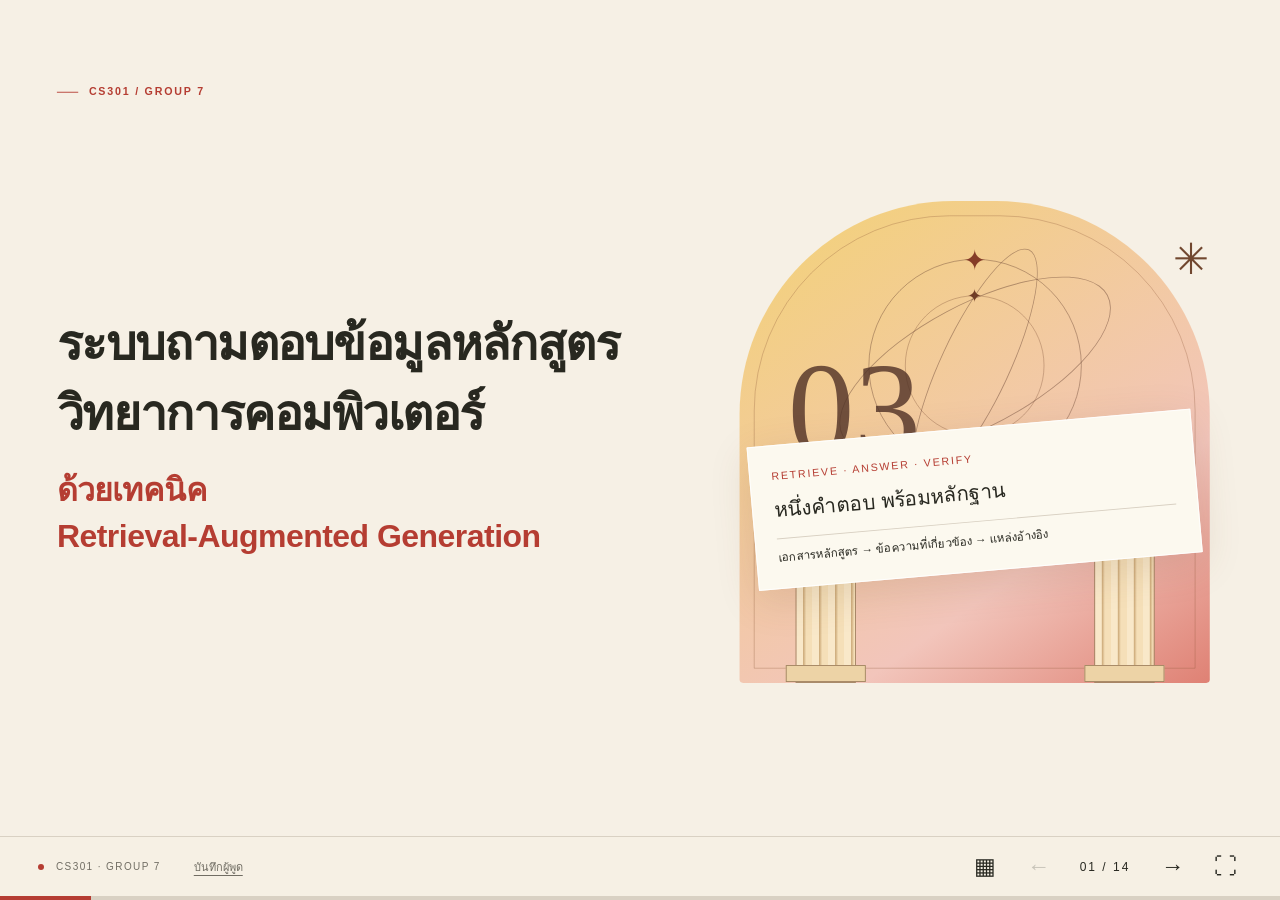
==== commit 6bc521e8: "Remove literature summary slide and resolve navigation by content" ====
--- a/index.html
+++ b/index.html
@@ -10,7 +10,7 @@
 <div class="ambient" aria-hidden="true"></div>
 
 <main id="stage" aria-label="สไลด์นำเสนอ"><div id="deck"></div></main>
-<footer class="toolbar"><div class="foot-left"><span class="status-dot"></span><span id="section-label">CS301 · GROUP 7</span><button id="notes-toggle" title="บันทึกผู้พูด (N)">บันทึกผู้พูด</button></div><div class="navigation"><button id="overview" aria-label="สารบัญ" title="สารบัญ (O)">▦</button><button id="prev" aria-label="สไลด์ก่อนหน้า">←</button><span id="counter" aria-live="polite">01 / 15</span><button id="next" aria-label="สไลด์ถัดไป">→</button><button id="fullscreen" aria-label="เต็มจอ (F)">⛶</button></div></footer><div class="progress" aria-hidden="true"><div id="progress-bar"></div></div>
+<footer class="toolbar"><div class="foot-left"><span class="status-dot"></span><span id="section-label">CS301 · GROUP 7</span><button id="notes-toggle" title="บันทึกผู้พูด (N)">บันทึกผู้พูด</button></div><div class="navigation"><button id="overview" aria-label="สารบัญ" title="สารบัญ (O)">▦</button><button id="prev" aria-label="สไลด์ก่อนหน้า">←</button><span id="counter" aria-live="polite">01 / 14</span><button id="next" aria-label="สไลด์ถัดไป">→</button><button id="fullscreen" aria-label="เต็มจอ (F)">⛶</button></div></footer><div class="progress" aria-hidden="true"><div id="progress-bar"></div></div>
 <dialog id="modal"><div class="dialog-top"><span id="modal-title"></span><button id="modal-close" aria-label="ปิดหน้าต่าง">ปิด ×</button></div><div id="modal-body"></div></dialog>
 <div class="sr-only" id="announcement" aria-live="polite"></div>
 <script src="slides.js"></script><script src="app.js"></script>
--- a/style.css
+++ b/style.css
@@ -34,3 +34,36 @@
 .chapter-hub span {display:grid;place-items:center;margin:0 auto 18px;width:132px;height:132px;border-radius:50%;background:var(--paper);border:1px solid var(--red);color:var(--red);font:58px Georgia;transition:background .2s}
 .chapter-hub button:is(:hover,:focus-visible) span {background:var(--yellow)}
 @media print {.satellite{left:var(--x);top:var(--y);opacity:1;visibility:visible}}
+
+.themes,.profiles{display:grid;grid-template-columns:repeat(3,minmax(0,1fr));gap:30px;height:100%;align-content:center}
+.themes article,.profiles article{background:#fffaf0;padding:30px;border-top:3px solid #ab8b5e}
+.themes article{display:flex;flex-direction:column}.themes h3,.profiles h3{font-size:27px;margin-bottom:14px}
+.themes h4,.profiles dt{font-size:19px;color:var(--red);margin:14px 0 5px}.themes p,.profiles dd,.themes footer{font-size:20px;line-height:1.6;margin:0}
+.themes footer{margin: auto 0 0;padding-top:22px;font-weight:600}.profiles dl{margin:0}.profiles dd{min-height:70px}.profiles article:last-child{background:#f4e4bc}
+.chapter-hub [aria-current="step"] span{background:var(--yellow)}
+
+.comic{display:grid;grid-template-columns:repeat(5,1fr);gap:15px}
+.scene{position:relative;background:#fffaf1;border:2px solid var(--ink);border-radius:6px;padding:17px 15px;text-align:center;box-shadow:3px 4px 0 #d6c9ad}
+.scene small{position:relative;display:inline-block;padding:7px 12px;border:1px solid var(--ink);border-radius:19px;background:white;font-size:16px}
+.scene small:after{content:'';position:absolute;bottom:-5px;left:35%;width:8px;height:8px;background:white;border:solid var(--ink);border-width:0 1px 1px 0;transform:rotate(45deg)}
+.scene svg{display:block;width:145px;height:138px;margin:8px auto 0}.scene p{font-size:17px;line-height:1.55;margin-top:6px}
+.slide.active .scene{animation:comic-enter .55s var(--beat) backwards ease-out}
+@keyframes comic-enter{from{opacity:0;transform:translateX(-20px) rotate(-2deg)}to{opacity:1;transform:none}}
+.decision{margin-top:30px}.decision .tabs{margin-bottom:10px}.glass-frame{position:relative}
+.decision .branch-result{min-height:130px;padding:16px 28px}.decision h3{margin:0 0 6px}
+.glass-pieces{pointer-events:none;position:absolute;inset:0;z-index:2}
+.glass-pieces .branch-result{position:absolute;inset:0;margin:0;animation:glass-break .67s cubic-bezier(.35,.1,.82,.55) both}
+@keyframes glass-break{0%{transform:none;opacity:1}25%{transform:translate(calc(var(--dx)*.12),1px);opacity:1}100%{transform:translate(var(--dx),var(--dy)) rotate(var(--turn));opacity:0}}
+.retrieval-unit{height:100%;display:grid;align-content:center;gap:44px}.example-query{font-size:36px;text-align:center}.retrieval-unit article{border-top:2px solid var(--red);padding:23px 15px}.retrieval-unit small{font:26px Georgia;color:var(--red)}.retrieval-unit h3{margin:14px 0}.retrieval-unit p{font-size:21px}
+
+.ucs-book{align-self:center;padding:30px;background:#fff9ed;border-left:3px solid var(--red)}.ucs-book small,.device-caption small{color:var(--red);font-size:16px}.ucs-book h3{margin:15px 0;font-size:27px}.ucs-book h4{margin:18px 0 4px;font-size:20px}.ucs-book p,.ucs-book li{font-size:19px;line-height:1.55}.ucs-book ol{padding-left:28px}.ucs-book li{padding:5px}
+.diagram-tour{height:100%;display:flex;flex-direction:column;gap:12px}.camera-window{flex:1;position:relative;overflow:hidden;background:white;border:1px solid var(--line);border-radius:8px}.camera-window img{height:100%;width:auto;position:absolute;left:50%;top:50%;transform-origin:0 0;transform:translate(-50%,-50%);transition:transform .65s cubic-bezier(.22,1,.36,1)}.tour-label{text-align:center;font-size:19px}
+.prototype-tour,.device-demo,.phone-previews{height:100%}.phone-previews{display:grid;grid-template-columns:repeat(4,1fr);gap:20px;align-items:center}.phone-previews button{background:transparent;font-size:21px}.phone-previews img{display:block;width:100%;height:400px;object-fit:contain;margin-bottom:14px}.device-demo{display:flex;align-items:center;justify-content:center;gap:85px}.prototype-tour [hidden]{display:none}
+.device{height:min(100%,630px);aspect-ratio:149/324;box-sizing:content-box;background:#131311;border:7px solid #131311;border-radius:47px;overflow:hidden;box-shadow:0 14px 26px #42301e30}.device-track{display:flex;width:100%;height:100%;transition:transform .5s cubic-bezier(.22,1,.36,1)}.device-track>div{position:relative;overflow:hidden;flex:0 0 100%;height:100%}.device-track img{position:absolute;max-width:none;width:181.21%;height:auto;top:-24%;left:-39.6%}.device-track>div:first-child img{left:-43.6%}.device-caption{width:390px}.device-caption h3{font-size:34px;margin:12px 0}.principles-only{height:100%;display:grid;align-content:center}.principles-only .principle-grid{gap:15px 65px}
+
+.phone-previews .preview-mat{width:225px;height:400px;margin:0 auto 14px;display:grid;place-items:center;background:linear-gradient(155deg,#b5b1be,#d3ac9b 42%,#65404c 82%,#442f37)}
+.mini-phone{display:block;width:132px;aspect-ratio:145/317;border-radius:23px;box-sizing:content-box;border:4px solid #151412;overflow:hidden;box-shadow:0 7px 16px #25142045}
+.mini-phone svg,.device-track svg,.ui-fragment svg{display:block;width:100%;height:100%;overflow:hidden}
+.device{aspect-ratio:145/317;box-sizing:border-box;overflow:hidden}.device-track{border-radius:inherit}
+.principles-only .principle-grid{column-gap:38px;row-gap:24px}.principles-only .principle{display:grid;grid-template-columns:minmax(0,1fr) 220px;gap:19px;align-items:center}
+.ui-fragment{margin:0;width:100%;aspect-ratio:1.43;border:1px solid var(--line);border-radius:12px;overflow:hidden;background:var(--paper)}
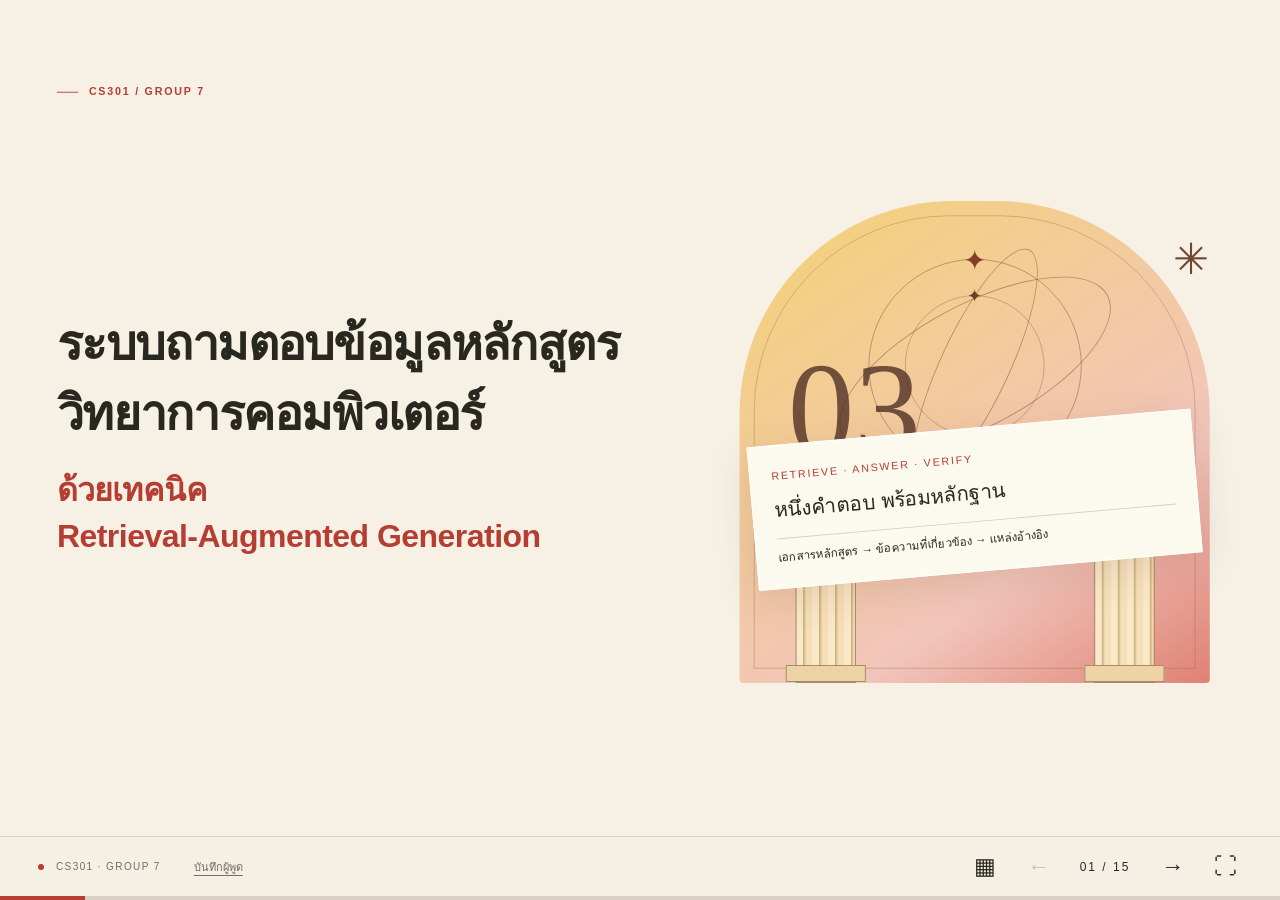
==== commit 03b944d9: "Separate three experiments from nineteen functional test cases" ====
--- a/index.html
+++ b/index.html
@@ -10,7 +10,7 @@
 <div class="ambient" aria-hidden="true"></div>
 
 <main id="stage" aria-label="สไลด์นำเสนอ"><div id="deck"></div></main>
-<footer class="toolbar"><div class="foot-left"><span class="status-dot"></span><span id="section-label">CS301 · GROUP 7</span><button id="notes-toggle" title="บันทึกผู้พูด (N)">บันทึกผู้พูด</button></div><div class="navigation"><button id="overview" aria-label="สารบัญ" title="สารบัญ (O)">▦</button><button id="prev" aria-label="สไลด์ก่อนหน้า">←</button><span id="counter" aria-live="polite">01 / 14</span><button id="next" aria-label="สไลด์ถัดไป">→</button><button id="fullscreen" aria-label="เต็มจอ (F)">⛶</button></div></footer><div class="progress" aria-hidden="true"><div id="progress-bar"></div></div>
+<footer class="toolbar"><div class="foot-left"><span class="status-dot"></span><span id="section-label">CS301 · GROUP 7</span><button id="notes-toggle" title="บันทึกผู้พูด (N)">บันทึกผู้พูด</button></div><div class="navigation"><button id="overview" aria-label="สารบัญ" title="สารบัญ (O)">▦</button><button id="prev" aria-label="สไลด์ก่อนหน้า">←</button><span id="counter" aria-live="polite">01 / 15</span><button id="next" aria-label="สไลด์ถัดไป">→</button><button id="fullscreen" aria-label="เต็มจอ (F)">⛶</button></div></footer><div class="progress" aria-hidden="true"><div id="progress-bar"></div></div>
 <dialog id="modal"><div class="dialog-top"><span id="modal-title"></span><button id="modal-close" aria-label="ปิดหน้าต่าง">ปิด ×</button></div><div id="modal-body"></div></dialog>
 <div class="sr-only" id="announcement" aria-live="polite"></div>
 <script src="slides.js"></script><script src="app.js"></script>
--- a/style.css
+++ b/style.css
@@ -1,4 +1,4 @@
-:root{--ink:#282820;--muted:#716d63;--paper:#f6f0e5;--red:#b53d32;--yellow:#f5cd65;--line:#d9d1c3;--green:#386757;--rose:#f1d4cd;--serif:Georgia,'Times New Roman',serif;--thai:'Thonburi','Leelawadee UI',Tahoma,sans-serif}*{box-sizing:border-box}body{margin:0;background:var(--paper);color:var(--ink);font-family:var(--thai);overflow:hidden}button,a{-webkit-tap-highlight-color:transparent}button{font:inherit;color:inherit;cursor:pointer}button:focus-visible,a:focus-visible{outline:3px solid var(--red);outline-offset:5px}button{border:0}a{color:inherit}.ambient{position:fixed;inset:0;background-image:radial-gradient(#b7a99022 .7px,transparent .7px);background-size:6px 6px;pointer-events:none}.topbar{height:76px;position:fixed;top:0;left:0;right:0;display:flex;align-items:center;justify-content:space-between;padding:0 38px;z-index:5;border-bottom:1px solid var(--line);background:#f6f0e5ed}.brand{display:flex;align-items:center;gap:8px;font-family:Arial,sans-serif;font-size:12px;letter-spacing:2px;text-decoration:none}.brand b{font-weight:400;color:var(--red)}.brand-icon{font-family:var(--serif);font-size:24px;width:33px;height:33px;display:grid;place-items:center;border:1px solid var(--ink);border-radius:50%;margin-right:5px}.chapter-nav{display:flex;gap:20px}.chapter-nav button{font-size:11px;background:none;color:var(--muted);padding:10px 0;position:relative}.chapter-nav button.current{color:var(--red)}.chapter-nav button.current:after{content:'';position:absolute;bottom:0;left:0;right:0;height:2px;background:var(--red)}.icon-button{background:none;font-size:20px}.icon-button span{font-size:12px;margin-left:8px}#stage{position:fixed;top:76px;bottom:64px;left:0;right:0;display:flex;align-items:center;justify-content:center}#deck{position:relative;width:1440px;height:840px;flex-shrink:0;transform-origin:center}.slide{position:absolute;inset:0;padding:46px 64px 42px;display:none;overflow:hidden}.slide.active{display:flex;flex-direction:column;animation:arrive .42s ease both}.eyebrow{display:flex;align-items:center;gap:12px;color:var(--red);font:12px Arial,sans-serif;font-weight:600;letter-spacing:2px;text-transform:uppercase;margin-bottom:18px}.eyebrow:before{content:'';width:24px;height:1px;background:var(--red)}h1,h2,h3,p{margin:0}h1{font-size:65px;line-height:1.48;letter-spacing:-2px;font-weight:600}h2{font-size:43px;line-height:1.45;letter-spacing:-1.3px;font-weight:600}h3{font-size:23px;line-height:1.5;font-weight:600}p{font-size:21px;line-height:1.75}.intro{color:var(--muted);font-size:21px;line-height:1.65;margin-top:13px;max-width:1110px}.red{color:var(--red)}.muted{color:var(--muted)}.serif{font-family:var(--serif)}.slide-content{flex:1;min-height:0;position:relative;margin-top:28px}.source{font-size:12px;line-height:1.6;color:var(--muted);margin-top:auto;padding-top:16px}.source a{text-underline-offset:3px}.pill{display:inline-flex;align-items:center;border:1px solid currentColor;border-radius:30px;padding:7px 13px;font-size:13px;line-height:1.4;gap:7px}.pill.plan{color:var(--red);background:#fbf2ef}.pill.neutral{color:var(--muted)}.two{display:grid;grid-template-columns:1fr 1fr;gap:46px}.three{display:grid;grid-template-columns:repeat(3,1fr);gap:25px}.four{display:grid;grid-template-columns:repeat(4,1fr);gap:20px}.rule{border-top:1px solid var(--line);padding-top:20px}.number{font:60px var(--serif);color:var(--red);line-height:1.2;margin-bottom:15px}.small{font-size:17px;line-height:1.7}.tiny{font-size:13px;line-height:1.65}.big-value{font:88px var(--serif);line-height:1.1}.big-value small{font:18px var(--thai)}.caption{font-size:15px;line-height:1.65;color:var(--muted)}.callout{border-left:3px solid var(--red);padding:15px 23px;background:#eaded146;font-size:21px;line-height:1.7}.tag-row{display:flex;gap:10px;flex-wrap:wrap}.button{background:var(--ink);color:var(--paper);padding:12px 22px;border-radius:4px;font-size:16px;display:inline-flex;align-items:center;gap:18px}.button.light{border:1px solid var(--line);background:transparent;color:var(--ink)}.button:hover{filter:brightness(1.15)}.toolbar{position:fixed;bottom:4px;height:60px;left:0;right:0;display:flex;justify-content:space-between;align-items:center;padding:0 38px;background:#f6f0e5ed;z-index:5;border-top:1px solid var(--line)}.foot-left{display:flex;gap:12px;align-items:center;font-size:10px;letter-spacing:1.4px;color:var(--muted)}.status-dot{width:6px;height:6px;background:var(--red);border-radius:50%}#notes-toggle{background:none;font-size:11px;letter-spacing:0;margin-left:15px;text-decoration:underline;text-underline-offset:4px;color:var(--muted)}.navigation{display:flex;align-items:center;gap:19px}.navigation button{width:34px;height:34px;background:none;font-size:23px}.navigation button:hover{background:var(--rose);border-radius:50%}.navigation button:disabled{opacity:.22;cursor:default}.navigation span{font:12px Arial,sans-serif;letter-spacing:2px;min-width:62px;text-align:center}.progress{position:fixed;bottom:0;left:0;right:0;height:4px;background:var(--line);z-index:10}#progress-bar{height:100%;background:var(--red);transition:width .4s}.hero{display:grid;grid-template-columns:1.1fr .9fr;gap:70px;align-items:center;flex:1}.hero-subtitle{font-size:21px;color:var(--muted);margin:24px 0 30px;max-width:650px}.hero-visual{height:560px;position:relative;display:flex;align-items:center;justify-content:center}.arch{position:absolute;inset:18px 15px 0;background:linear-gradient(145deg,#f3d275,#f2c5bb 70%,#df8174);border-radius:240px 240px 4px 4px;overflow:hidden}.arch:before{content:'';position:absolute;inset:16px;border:1px solid #8b563855;border-radius:220px 220px 0 0}.orb{position:absolute;width:240px;height:240px;border:1px solid #6d49377d;border-radius:50%;top:65px;left:50%;transform:translateX(-50%)}.orb:before,.orb:after{content:'';position:absolute;inset:50px -50px;border:1px solid #6d49377d;border-radius:50%;transform:rotate(-28deg)}.orb:after{inset:-25px 80px;transform:rotate(25deg)}.hero-index{position:absolute;left:54px;top:160px;color:#503126;font:150px var(--serif);line-height:1;opacity:.8}.column{position:absolute;bottom:0;width:68px;height:188px;background:repeating-linear-gradient(90deg,#f9e8c9 0 7px,#ceac7c 8px,#f5dfb8 11px 18px);border:1px solid #a18361}.column:before,.column:after{content:'';position:absolute;left:-12px;right:-12px;height:17px;background:#edd3a6;border:1px solid #a18361}.column:before{top:-17px}.column:after{bottom:0}.column.c1{left:63px;height:178px}.column.c2{right:62px;height:245px}.hero-paper{position:absolute;left:29px;right:29px;bottom:125px;padding:24px;background:#fcf9ef;box-shadow:0 12px 45px #6e493126;transform:rotate(-5deg);border:1px solid #fff}.hero-paper span{font-size:12px;letter-spacing:2px;color:var(--red)}.hero-paper p{margin-top:10px;font-size:23px}.hero-paper small{font-size:13px;display:block;border-top:1px solid var(--line);padding-top:10px;margin-top:12px}.star{position:absolute;font:48px var(--serif);color:#71472f;right:16px;top:55px}.hero-bottom{display:flex;gap:35px;border-top:1px solid var(--line);padding-top:20px;font-size:13px;color:var(--muted)}.objectives{display:grid;grid-template-columns:.85fr 1.15fr;gap:65px}.objective-statement{padding:35px;background:var(--yellow);border-radius:180px 180px 6px 6px;display:flex;flex-direction:column;justify-content:center;min-height:440px}.objective-statement .big-value{font-size:115px;text-align:center}.objective-statement p{font-size:26px;text-align:center;margin-top:20px}.objective-list{display:flex;flex-direction:column;gap:18px}.objective-item{display:grid;grid-template-columns:40px 1fr;gap:16px;border-bottom:1px solid var(--line);padding-bottom:15px}.objective-item b{font:26px var(--serif);color:var(--red)}.objective-item p{font-size:19px;line-height:1.6}.data-table{width:100%;border-collapse:collapse;font-size:17px;line-height:1.6}.data-table th{text-align:left;font-size:14px;color:var(--muted);font-weight:400;border-bottom:1px solid var(--ink);padding:12px 16px}.data-table td{vertical-align:top;padding:15px 16px;border-bottom:1px solid var(--line)}.data-table .ours{background:#edd5bc80}.data-table strong{font-weight:600;color:var(--red)}.data-table.compact{font-size:16px}.data-table.compact td{padding:11px 16px}.table-note{margin-top:16px;font-size:14px;line-height:1.6;color:var(--muted)}.tabs{display:flex;gap:9px;margin-bottom:21px}.tab{padding:9px 17px;border:1px solid var(--line);background:transparent;border-radius:100px;font-size:15px}.tab[aria-selected="true"],.tab.selected{background:var(--ink);color:var(--paper);border-color:var(--ink)}.path-map{display:grid;grid-template-columns:repeat(5,1fr);gap:0;margin-top:45px}.path-stop{position:relative;padding:0 24px 0 0}.path-stop:before{content:'';height:1px;position:absolute;top:21px;left:0;right:0;background:var(--line)}.path-stop:last-child:before{right:60%}.path-stop .dot{position:relative;display:grid;place-items:center;width:44px;height:44px;border-radius:50%;background:var(--paper);border:1px solid var(--red);font:20px var(--serif);color:var(--red);margin-bottom:27px}.path-stop h3{font-size:21px;margin-bottom:13px}.path-stop p{font-size:17px;color:var(--muted);line-height:1.7}.path-stop small{display:block;color:var(--red);font-size:12px;margin-top:20px}.process-list{display:flex;flex-direction:column;gap:14px}.process-item{display:grid;grid-template-columns:40px 1fr;gap:16px;align-items:start;border-bottom:1px solid var(--line);padding-bottom:14px}.process-item span{font:24px var(--serif);color:var(--red)}.process-item p{font-size:18px;line-height:1.55}.document{background:#fffdf7;border:1px solid #ddd1bf;box-shadow:12px 12px 0 #e5d7c1;padding:30px;position:relative}.doc-top{display:flex;justify-content:space-between;font:12px Arial,sans-serif;letter-spacing:1.3px;border-bottom:1px solid var(--line);padding-bottom:18px;margin-bottom:22px;color:var(--muted)}.document .chunk{padding:20px;background:#f8e9c4;border-left:3px solid var(--red);margin:20px 0}.document .chunk p{font-size:20px}.document .metadata{display:grid;grid-template-columns:1fr 1fr;gap:10px;font:13px monospace;color:#66563f}.architecture{display:grid;grid-template-columns:1fr .8fr 1.3fr;gap:45px;align-items:start}.stack{display:flex;flex-direction:column;gap:12px}.node{border:1px solid var(--line);padding:18px 21px;background:#fcfaf4;border-radius:5px}.node h3{font-size:20px}.node p{font-size:14px;color:var(--muted);margin-top:7px}.down-arrow{color:var(--red);text-align:center;font-size:22px;line-height:20px}.gate{background:var(--yellow);padding:24px;border-radius:60px 60px 4px 4px;margin-top:73px;text-align:center}.gate h3{font-size:23px;margin:8px 0}.gate p{font-size:15px}.branch-label{font-size:12px;letter-spacing:1px;color:var(--red);margin-bottom:13px}.branch-result{border-top:3px solid var(--green);background:#e4e9df;padding:25px;min-height:300px}.branch-result.reject{background:#f3dfd9;border-color:var(--red)}.branch-result h3{margin:12px 0}.branch-result p{font-size:19px}.branch-result .pill{margin-bottom:14px}.branch-result small{display:block;margin-top:22px;font-size:14px;line-height:1.7}.method-view{display:grid;grid-template-columns:1fr 1fr;gap:55px}.method-heading{font:76px var(--serif);margin:16px 0;color:var(--red)}.rank-list{display:flex;flex-direction:column;gap:12px}.rank{display:grid;grid-template-columns:40px 1fr auto;align-items:center;gap:14px;padding:20px;border:1px solid var(--line);background:#fff9}.rank span{font:26px var(--serif);color:var(--muted)}.rank b{font-size:18px;font-weight:400}.rank em{font-size:12px;font-style:normal;color:var(--muted)}.rank.gold{background:#e4e9df;border-color:#b5c4b7}.rank.gold em{color:var(--green)}.diagram-layout{display:grid;grid-template-columns:1.5fr .8fr;gap:40px;height:100%}.diagram-button{display:block;width:100%;border:1px solid var(--line);border-radius:5px;overflow:hidden;background:white;padding:16px;position:relative;min-height:360px;cursor:zoom-in}.diagram-button img{width:100%;height:100%;max-height:440px;object-fit:contain}.zoom-badge{position:absolute;bottom:12px;right:12px;background:var(--ink);color:white;font-size:12px;padding:7px 10px;border-radius:5px}.aside-list{display:flex;flex-direction:column;gap:19px}.aside-list h3{font-size:21px}.aside-list p{font-size:17px;color:var(--muted);line-height:1.65;margin-top:7px}.aside-list .rule{padding-top:16px}.flow-explain{display:grid;grid-template-columns:1.2fr .8fr;gap:40px}.flow-summary{display:flex;flex-direction:column;gap:14px}.flow-row{border-left:3px solid var(--line);padding:12px 18px}.flow-row.good{border-color:var(--green);background:#e4e9df80}.flow-row.warn{border-color:var(--red);background:#f3dfd980}.flow-row p{font-size:18px}.flow-row small{color:var(--muted);font-size:14px}.screens{display:grid;grid-template-columns:repeat(4,1fr);gap:20px;height:100%}.screen-item{display:flex;flex-direction:column;align-items:center;min-height:0}.screen-button{background:white;border:1px solid var(--line);width:100%;height:382px;padding:0;position:relative;overflow:hidden;border-radius:7px;cursor:zoom-in}.screen-button img{height:100%;width:100%;object-fit:contain}.screen-item p{font-size:16px;margin-top:14px;text-align:center}.screen-item small{font-size:12px;color:var(--muted);margin-top:6px}.principle{padding:25px 0;border-top:1px solid var(--line)}.principle h3{margin-bottom:12px}.principle p{font-size:18px;color:var(--muted)}.principle .number{font-size:44px;margin-bottom:15px}.design-layout{display:grid;grid-template-columns:.8fr 1.4fr;gap:50px}.design-art{background:linear-gradient(145deg,#f6d56d,#f1cecc,#f36b65);height:435px;border-radius:210px 210px 5px 5px;position:relative;overflow:hidden}.design-art p{position:absolute;left:25px;right:25px;bottom:55px;text-align:center;font-size:29px;line-height:1.7;color:#4e3027}.design-art .serif{position:absolute;top:50px;left:0;right:0;text-align:center;font-size:118px;opacity:.6;color:#503126}.principle-grid{display:grid;grid-template-columns:1fr 1fr;gap:0 25px}.metrics-layout{display:grid;grid-template-columns:.85fr 1.15fr;gap:50px}.metric-demo{padding:27px;background:#f4e5c5;border-radius:5px}.metric-demo p{font-size:17px}.rank-buttons{display:flex;gap:10px;margin:22px 0}.rank-buttons button{background:#fff8;width:62px;height:66px;border:1px solid #cbb58d;font:27px var(--serif)}.rank-buttons button[aria-pressed="true"]{background:var(--green);color:white;border-color:var(--green)}.metric-numbers{display:flex;gap:35px;border-top:1px solid #cbb58d;padding-top:23px}.metric-numbers strong{display:block;font:42px var(--serif);color:var(--red)}.metric-numbers span{font-size:12px}.metric-list{display:flex;flex-direction:column;gap:19px}.metric-list h3{font-size:21px}.metric-list p{font-size:16px;line-height:1.65;color:var(--muted);margin-top:5px}.experiment{display:grid;grid-template-columns:65px 1fr;gap:15px;padding:16px 0;border-bottom:1px solid var(--line)}.experiment b{font:40px var(--serif);color:var(--red)}.experiment h3{font-size:20px}.experiment p{font-size:16px;color:var(--muted);margin-top:4px}.test-panel{background:#e6e8dc;padding:28px;border-radius:5px}.test-panel .big-value{font-size:72px}.test-panel .tag-row{margin-top:20px}.test-panel .pill{font-size:12px}.test-panel p{font-size:17px}.test-panel hr{border:0;border-top:1px solid #bdc6b5;margin:20px 0}.closing-layout{display:grid;grid-template-columns:.75fr 1.25fr;gap:45px}.usability{background:var(--yellow);padding:29px;border-radius:7px}.usability p{font-size:18px;margin-top:16px}.usability .small{font-size:15px}.progress-list{display:flex;flex-direction:column;gap:16px}.progress-list article{border-bottom:1px solid var(--line);padding-bottom:17px;display:grid;grid-template-columns:105px 1fr;gap:20px}.progress-list h3{font-size:20px}.progress-list p{font-size:16px;color:var(--muted);margin-top:5px}.progress-list .pill{align-self:start;justify-content:center;font-size:11px}.closing-question{font-size:20px;margin-top:20px;border-left:3px solid var(--red);padding-left:20px;color:var(--red)}dialog{width:min(1160px,94vw);max-height:90vh;border:1px solid var(--line);border-radius:10px;background:var(--paper);padding:0;color:var(--ink);box-shadow:0 25px 100px #0004}dialog::backdrop{background:#24241fd1;backdrop-filter:blur(5px)}.dialog-top{display:flex;justify-content:space-between;gap:20px;align-items:center;padding:20px 26px;border-bottom:1px solid var(--line);position:sticky;top:0;background:var(--paper);z-index:1;font-size:16px}.dialog-top button{padding:8px 13px;border:1px solid var(--line);background:none;border-radius:4px;font-size:13px}#modal-body{padding:28px;overflow:auto}#modal-body img{display:block;width:100%;height:auto;background:white}#modal-body img.portrait{max-width:540px;margin:auto}.toc-grid{display:grid;grid-template-columns:repeat(3,1fr);gap:13px}.toc-item{background:#fff5;border:1px solid var(--line);text-align:left;padding:19px;min-height:118px}.toc-item:hover,.toc-item.active{background:var(--rose);border-color:var(--red)}.toc-item span{display:block;font:25px var(--serif);color:var(--red);margin-bottom:10px}.toc-item b{font-size:14px;line-height:1.6;font-weight:400}.notes{font-size:20px;line-height:1.9;max-width:850px;margin:auto}.notes p{margin-bottom:15px}.notes .source{font-size:14px}.sr-only{position:absolute;width:1px;height:1px;overflow:hidden;clip:rect(0,0,0,0);white-space:nowrap}@keyframes arrive{from{opacity:0;transform:translateY(16px)}to{opacity:1;transform:translateY(0)}}@media(max-width:850px){.chapter-nav{display:none}.topbar{height:54px;padding:0 18px}.toolbar{padding:0 15px}.foot-left{font-size:9px;letter-spacing:.5px}#notes-toggle{display:none}.navigation{gap:7px}#stage{top:54px}.brand{font-size:10px;letter-spacing:1px}.toc-grid{grid-template-columns:1fr 1fr}}@media(prefers-reduced-motion:reduce){*,*:before,*:after{animation:none!important;transition:none!important}}@media print{body{overflow:visible;background:white}.topbar,.toolbar,.progress,.ambient,dialog{display:none!important}#stage{position:static;display:block}#deck{transform:none!important;width:auto;height:auto}.slide,.slide.active{position:relative;display:flex;page-break-after:always;width:1440px;height:840px;animation:none}button{print-color-adjust:exact}.source{font-size:14px}@page{size:landscape;margin:0}}
+:root{--ink:#282820;--muted:#716d63;--paper:#f6f0e5;--red:#b53d32;--yellow:#f5cd65;--line:#d9d1c3;--green:#386757;--rose:#f1d4cd;--serif:Georgia,'Times New Roman',serif;--thai:'Thonburi','Leelawadee UI',Tahoma,sans-serif}*{box-sizing:border-box}body{margin:0;background:var(--paper);color:var(--ink);font-family:var(--thai);overflow:hidden}button,a{-webkit-tap-highlight-color:transparent}button{font:inherit;color:inherit;cursor:pointer}button:focus-visible,a:focus-visible{outline:3px solid var(--red);outline-offset:5px}button{border:0}a{color:inherit}.ambient{position:fixed;inset:0;background-image:radial-gradient(#b7a99022 .7px,transparent .7px);background-size:6px 6px;pointer-events:none}.topbar{height:76px;position:fixed;top:0;left:0;right:0;display:flex;align-items:center;justify-content:space-between;padding:0 38px;z-index:5;border-bottom:1px solid var(--line);background:#f6f0e5ed}.brand{display:flex;align-items:center;gap:8px;font-family:Arial,sans-serif;font-size:12px;letter-spacing:2px;text-decoration:none}.brand b{font-weight:400;color:var(--red)}.brand-icon{font-family:var(--serif);font-size:24px;width:33px;height:33px;display:grid;place-items:center;border:1px solid var(--ink);border-radius:50%;margin-right:5px}.chapter-nav{display:flex;gap:20px}.chapter-nav button{font-size:11px;background:none;color:var(--muted);padding:10px 0;position:relative}.chapter-nav button.current{color:var(--red)}.chapter-nav button.current:after{content:'';position:absolute;bottom:0;left:0;right:0;height:2px;background:var(--red)}.icon-button{background:none;font-size:20px}.icon-button span{font-size:12px;margin-left:8px}#stage{position:fixed;top:76px;bottom:64px;left:0;right:0;display:flex;align-items:center;justify-content:center}#deck{position:relative;width:1440px;height:840px;flex-shrink:0;transform-origin:center}.slide{position:absolute;inset:0;padding:46px 64px 42px;display:none;overflow:hidden}.slide.active{display:flex;flex-direction:column;animation:arrive .42s ease both}.eyebrow{display:flex;align-items:center;gap:12px;color:var(--red);font:12px Arial,sans-serif;font-weight:600;letter-spacing:2px;text-transform:uppercase;margin-bottom:18px}.eyebrow:before{content:'';width:24px;height:1px;background:var(--red)}h1,h2,h3,p{margin:0}h1{font-size:65px;line-height:1.48;letter-spacing:-2px;font-weight:600}h2{font-size:43px;line-height:1.45;letter-spacing:-1.3px;font-weight:600}h3{font-size:23px;line-height:1.5;font-weight:600}p{font-size:21px;line-height:1.75}.intro{color:var(--muted);font-size:21px;line-height:1.65;margin-top:13px;max-width:1110px}.red{color:var(--red)}.muted{color:var(--muted)}.serif{font-family:var(--serif)}.slide-content{flex:1;min-height:0;position:relative;margin-top:28px}.source{font-size:12px;line-height:1.6;color:var(--muted);margin-top:auto;padding-top:16px}.source a{text-underline-offset:3px}.pill{display:inline-flex;align-items:center;border:1px solid currentColor;border-radius:30px;padding:7px 13px;font-size:13px;line-height:1.4;gap:7px}.pill.plan{color:var(--red);background:#fbf2ef}.pill.neutral{color:var(--muted)}.two{display:grid;grid-template-columns:1fr 1fr;gap:46px}.three{display:grid;grid-template-columns:repeat(3,1fr);gap:25px}.four{display:grid;grid-template-columns:repeat(4,1fr);gap:20px}.rule{border-top:1px solid var(--line);padding-top:20px}.number{font:60px var(--serif);color:var(--red);line-height:1.2;margin-bottom:15px}.small{font-size:17px;line-height:1.7}.tiny{font-size:13px;line-height:1.65}.big-value{font:88px var(--serif);line-height:1.1}.big-value small{font:18px var(--thai)}.caption{font-size:15px;line-height:1.65;color:var(--muted)}.callout{border-left:3px solid var(--red);padding:15px 23px;background:#eaded146;font-size:21px;line-height:1.7}.tag-row{display:flex;gap:10px;flex-wrap:wrap}.button{background:var(--ink);color:var(--paper);padding:12px 22px;border-radius:4px;font-size:16px;display:inline-flex;align-items:center;gap:18px}.button.light{border:1px solid var(--line);background:transparent;color:var(--ink)}.button:hover{filter:brightness(1.15)}.toolbar{position:fixed;bottom:4px;height:60px;left:0;right:0;display:flex;justify-content:space-between;align-items:center;padding:0 38px;background:#f6f0e5ed;z-index:5;border-top:1px solid var(--line)}.foot-left{display:flex;gap:12px;align-items:center;font-size:10px;letter-spacing:1.4px;color:var(--muted)}.status-dot{width:6px;height:6px;background:var(--red);border-radius:50%}#notes-toggle{background:none;font-size:11px;letter-spacing:0;margin-left:15px;text-decoration:underline;text-underline-offset:4px;color:var(--muted)}.navigation{display:flex;align-items:center;gap:19px}.navigation button{width:34px;height:34px;background:none;font-size:23px}.navigation button:hover{background:var(--rose);border-radius:50%}.navigation button:disabled{opacity:.22;cursor:default}.navigation span{font:12px Arial,sans-serif;letter-spacing:2px;min-width:62px;text-align:center}.progress{position:fixed;bottom:0;left:0;right:0;height:4px;background:var(--line);z-index:10}#progress-bar{height:100%;background:var(--red);transition:width .4s}.hero{display:grid;grid-template-columns:1.1fr .9fr;gap:70px;align-items:center;flex:1}.hero-subtitle{font-size:21px;color:var(--muted);margin:24px 0 30px;max-width:650px}.hero-visual{height:560px;position:relative;display:flex;align-items:center;justify-content:center}.arch{position:absolute;inset:18px 15px 0;background:linear-gradient(145deg,#f3d275,#f2c5bb 70%,#df8174);border-radius:240px 240px 4px 4px;overflow:hidden}.arch:before{content:'';position:absolute;inset:16px;border:1px solid #8b563855;border-radius:220px 220px 0 0}.orb{position:absolute;width:240px;height:240px;border:1px solid #6d49377d;border-radius:50%;top:65px;left:50%;transform:translateX(-50%)}.orb:before,.orb:after{content:'';position:absolute;inset:50px -50px;border:1px solid #6d49377d;border-radius:50%;transform:rotate(-28deg)}.orb:after{inset:-25px 80px;transform:rotate(25deg)}.hero-index{position:absolute;left:54px;top:160px;color:#503126;font:150px var(--serif);line-height:1;opacity:.8}.column{position:absolute;bottom:0;width:68px;height:188px;background:repeating-linear-gradient(90deg,#f9e8c9 0 7px,#ceac7c 8px,#f5dfb8 11px 18px);border:1px solid #a18361}.column:before,.column:after{content:'';position:absolute;left:-12px;right:-12px;height:17px;background:#edd3a6;border:1px solid #a18361}.column:before{top:-17px}.column:after{bottom:0}.column.c1{left:63px;height:178px}.column.c2{right:62px;height:245px}.hero-paper{position:absolute;left:29px;right:29px;bottom:125px;padding:24px;background:#fcf9ef;box-shadow:0 12px 45px #6e493126;transform:rotate(-5deg);border:1px solid #fff}.hero-paper span{font-size:12px;letter-spacing:2px;color:var(--red)}.hero-paper p{margin-top:10px;font-size:23px}.hero-paper small{font-size:13px;display:block;border-top:1px solid var(--line);padding-top:10px;margin-top:12px}.star{position:absolute;font:48px var(--serif);color:#71472f;right:16px;top:55px}.hero-bottom{display:flex;gap:35px;border-top:1px solid var(--line);padding-top:20px;font-size:13px;color:var(--muted)}.objectives{display:grid;grid-template-columns:.85fr 1.15fr;gap:65px}.objective-statement{padding:35px;background:var(--yellow);border-radius:180px 180px 6px 6px;display:flex;flex-direction:column;justify-content:center;min-height:440px}.objective-statement .big-value{font-size:115px;text-align:center}.objective-statement p{font-size:26px;text-align:center;margin-top:20px}.objective-list{display:flex;flex-direction:column;gap:18px}.objective-item{display:grid;grid-template-columns:40px 1fr;gap:16px;border-bottom:1px solid var(--line);padding-bottom:15px}.objective-item b{font:26px var(--serif);color:var(--red)}.objective-item p{font-size:19px;line-height:1.6}.data-table{width:100%;border-collapse:collapse;font-size:17px;line-height:1.6}.data-table th{text-align:left;font-size:14px;color:var(--muted);font-weight:400;border-bottom:1px solid var(--ink);padding:12px 16px}.data-table td{vertical-align:top;padding:15px 16px;border-bottom:1px solid var(--line)}.data-table .ours{background:#edd5bc80}.data-table strong{font-weight:600;color:var(--red)}.data-table.compact{font-size:16px}.data-table.compact td{padding:11px 16px}.table-note{margin-top:16px;font-size:14px;line-height:1.6;color:var(--muted)}.tabs{display:flex;gap:9px;margin-bottom:21px}.tab{padding:9px 17px;border:1px solid var(--line);background:transparent;border-radius:100px;font-size:15px}.tab[aria-selected="true"],.tab.selected{background:var(--ink);color:var(--paper);border-color:var(--ink)}.path-map{display:grid;grid-template-columns:repeat(5,1fr);gap:0;margin-top:45px}.path-stop{position:relative;padding:0 24px 0 0}.path-stop:before{content:'';height:1px;position:absolute;top:21px;left:0;right:0;background:var(--line)}.path-stop:last-child:before{right:60%}.path-stop .dot{position:relative;display:grid;place-items:center;width:44px;height:44px;border-radius:50%;background:var(--paper);border:1px solid var(--red);font:20px var(--serif);color:var(--red);margin-bottom:27px}.path-stop h3{font-size:21px;margin-bottom:13px}.path-stop p{font-size:17px;color:var(--muted);line-height:1.7}.path-stop small{display:block;color:var(--red);font-size:12px;margin-top:20px}.process-list{display:flex;flex-direction:column;gap:14px}.process-item{display:grid;grid-template-columns:40px 1fr;gap:16px;align-items:start;border-bottom:1px solid var(--line);padding-bottom:14px}.process-item>span{font:24px var(--serif);color:var(--red)}.process-item p{font-size:18px;line-height:1.55}.document{background:#fffdf7;border:1px solid #ddd1bf;box-shadow:12px 12px 0 #e5d7c1;padding:30px;position:relative}.doc-top{display:flex;justify-content:space-between;font:12px Arial,sans-serif;letter-spacing:1.3px;border-bottom:1px solid var(--line);padding-bottom:18px;margin-bottom:22px;color:var(--muted)}.document .chunk{padding:20px;background:#f8e9c4;border-left:3px solid var(--red);margin:20px 0}.document .chunk p{font-size:20px}.document .metadata{display:grid;grid-template-columns:1fr 1fr;gap:10px;font:13px monospace;color:#66563f}.architecture{display:grid;grid-template-columns:1fr .8fr 1.3fr;gap:45px;align-items:start}.stack{display:flex;flex-direction:column;gap:12px}.node{border:1px solid var(--line);padding:18px 21px;background:#fcfaf4;border-radius:5px}.node h3{font-size:20px}.node p{font-size:14px;color:var(--muted);margin-top:7px}.down-arrow{color:var(--red);text-align:center;font-size:22px;line-height:20px}.gate{background:var(--yellow);padding:24px;border-radius:60px 60px 4px 4px;margin-top:73px;text-align:center}.gate h3{font-size:23px;margin:8px 0}.gate p{font-size:15px}.branch-label{font-size:12px;letter-spacing:1px;color:var(--red);margin-bottom:13px}.branch-result{border-top:3px solid var(--green);background:#e4e9df;padding:25px;min-height:300px}.branch-result.reject{background:#f3dfd9;border-color:var(--red)}.branch-result h3{margin:12px 0}.branch-result p{font-size:19px}.branch-result .pill{margin-bottom:14px}.branch-result small{display:block;margin-top:22px;font-size:14px;line-height:1.7}.method-view{display:grid;grid-template-columns:1fr 1fr;gap:55px}.method-heading{font:76px var(--serif);margin:16px 0;color:var(--red)}.rank-list{display:flex;flex-direction:column;gap:12px}.rank{display:grid;grid-template-columns:40px 1fr auto;align-items:center;gap:14px;padding:20px;border:1px solid var(--line);background:#fff9}.rank span{font:26px var(--serif);color:var(--muted)}.rank b{font-size:18px;font-weight:400}.rank em{font-size:12px;font-style:normal;color:var(--muted)}.rank.gold{background:#e4e9df;border-color:#b5c4b7}.rank.gold em{color:var(--green)}.diagram-layout{display:grid;grid-template-columns:1.5fr .8fr;gap:40px;height:100%}.diagram-button{display:block;width:100%;border:1px solid var(--line);border-radius:5px;overflow:hidden;background:white;padding:16px;position:relative;min-height:360px;cursor:zoom-in}.diagram-button img{width:100%;height:100%;max-height:440px;object-fit:contain}.zoom-badge{position:absolute;bottom:12px;right:12px;background:var(--ink);color:white;font-size:12px;padding:7px 10px;border-radius:5px}.aside-list{display:flex;flex-direction:column;gap:19px}.aside-list h3{font-size:21px}.aside-list p{font-size:17px;color:var(--muted);line-height:1.65;margin-top:7px}.aside-list .rule{padding-top:16px}.flow-explain{display:grid;grid-template-columns:1.2fr .8fr;gap:40px}.flow-summary{display:flex;flex-direction:column;gap:14px}.flow-row{border-left:3px solid var(--line);padding:12px 18px}.flow-row.good{border-color:var(--green);background:#e4e9df80}.flow-row.warn{border-color:var(--red);background:#f3dfd980}.flow-row p{font-size:18px}.flow-row small{color:var(--muted);font-size:14px}.screens{display:grid;grid-template-columns:repeat(4,1fr);gap:20px;height:100%}.screen-item{display:flex;flex-direction:column;align-items:center;min-height:0}.screen-button{background:white;border:1px solid var(--line);width:100%;height:382px;padding:0;position:relative;overflow:hidden;border-radius:7px;cursor:zoom-in}.screen-button img{height:100%;width:100%;object-fit:contain}.screen-item p{font-size:16px;margin-top:14px;text-align:center}.screen-item small{font-size:12px;color:var(--muted);margin-top:6px}.principle{padding:25px 0;border-top:1px solid var(--line)}.principle h3{margin-bottom:12px}.principle p{font-size:18px;color:var(--muted)}.principle .number{font-size:44px;margin-bottom:15px}.design-layout{display:grid;grid-template-columns:.8fr 1.4fr;gap:50px}.design-art{background:linear-gradient(145deg,#f6d56d,#f1cecc,#f36b65);height:435px;border-radius:210px 210px 5px 5px;position:relative;overflow:hidden}.design-art p{position:absolute;left:25px;right:25px;bottom:55px;text-align:center;font-size:29px;line-height:1.7;color:#4e3027}.design-art .serif{position:absolute;top:50px;left:0;right:0;text-align:center;font-size:118px;opacity:.6;color:#503126}.principle-grid{display:grid;grid-template-columns:1fr 1fr;gap:0 25px}.metrics-layout{display:grid;grid-template-columns:.85fr 1.15fr;gap:50px}.metric-demo{padding:27px;background:#f4e5c5;border-radius:5px}.metric-demo p{font-size:17px}.rank-buttons{display:flex;gap:10px;margin:22px 0}.rank-buttons button{background:#fff8;width:62px;height:66px;border:1px solid #cbb58d;font:27px var(--serif)}.rank-buttons button[aria-pressed="true"]{background:var(--green);color:white;border-color:var(--green)}.metric-numbers{display:flex;gap:35px;border-top:1px solid #cbb58d;padding-top:23px}.metric-numbers strong{display:block;font:42px var(--serif);color:var(--red)}.metric-numbers span{font-size:12px}.metric-list{display:flex;flex-direction:column;gap:19px}.metric-list h3{font-size:21px}.metric-list p{font-size:16px;line-height:1.65;color:var(--muted);margin-top:5px}.experiment{display:grid;grid-template-columns:65px 1fr;gap:15px;padding:16px 0;border-bottom:1px solid var(--line)}.experiment b{font:40px var(--serif);color:var(--red)}.experiment h3{font-size:20px}.experiment p{font-size:16px;color:var(--muted);margin-top:4px}.test-panel{background:#e6e8dc;padding:28px;border-radius:5px}.test-panel .big-value{font-size:72px}.test-panel .tag-row{margin-top:20px}.test-panel .pill{font-size:12px}.test-panel p{font-size:17px}.test-panel hr{border:0;border-top:1px solid #bdc6b5;margin:20px 0}.closing-layout{display:grid;grid-template-columns:.75fr 1.25fr;gap:45px}.usability{background:var(--yellow);padding:29px;border-radius:7px}.usability p{font-size:18px;margin-top:16px}.usability .small{font-size:15px}.progress-list{display:flex;flex-direction:column;gap:16px}.progress-list article{border-bottom:1px solid var(--line);padding-bottom:17px;display:grid;grid-template-columns:105px 1fr;gap:20px}.progress-list h3{font-size:20px}.progress-list p{font-size:16px;color:var(--muted);margin-top:5px}.progress-list .pill{align-self:start;justify-content:center;font-size:11px}.closing-question{font-size:20px;margin-top:20px;border-left:3px solid var(--red);padding-left:20px;color:var(--red)}dialog{width:min(1160px,94vw);max-height:90vh;border:1px solid var(--line);border-radius:10px;background:var(--paper);padding:0;color:var(--ink);box-shadow:0 25px 100px #0004}dialog::backdrop{background:#24241fd1;backdrop-filter:blur(5px)}.dialog-top{display:flex;justify-content:space-between;gap:20px;align-items:center;padding:20px 26px;border-bottom:1px solid var(--line);position:sticky;top:0;background:var(--paper);z-index:1;font-size:16px}.dialog-top button{padding:8px 13px;border:1px solid var(--line);background:none;border-radius:4px;font-size:13px}#modal-body{padding:28px;overflow:auto}#modal-body img{display:block;width:100%;height:auto;background:white}#modal-body img.portrait{max-width:540px;margin:auto}.toc-grid{display:grid;grid-template-columns:repeat(3,1fr);gap:13px}.toc-item{background:#fff5;border:1px solid var(--line);text-align:left;padding:19px;min-height:118px}.toc-item:hover,.toc-item.active{background:var(--rose);border-color:var(--red)}.toc-item span{display:block;font:25px var(--serif);color:var(--red);margin-bottom:10px}.toc-item b{font-size:14px;line-height:1.6;font-weight:400}.notes{font-size:20px;line-height:1.9;max-width:850px;margin:auto}.notes p{margin-bottom:15px}.notes .source{font-size:14px}.sr-only{position:absolute;width:1px;height:1px;overflow:hidden;clip:rect(0,0,0,0);white-space:nowrap}@keyframes arrive{from{opacity:0;transform:translateY(16px)}to{opacity:1;transform:translateY(0)}}@media(max-width:850px){.chapter-nav{display:none}.topbar{height:54px;padding:0 18px}.toolbar{padding:0 15px}.foot-left{font-size:9px;letter-spacing:.5px}#notes-toggle{display:none}.navigation{gap:7px}#stage{top:54px}.brand{font-size:10px;letter-spacing:1px}.toc-grid{grid-template-columns:1fr 1fr}}@media(prefers-reduced-motion:reduce){*,*:before,*:after{animation:none!important;transition:none!important}}@media print{body{overflow:visible;background:white}.topbar,.toolbar,.progress,.ambient,dialog{display:none!important}#stage{position:static;display:block}#deck{transform:none!important;width:auto;height:auto}.slide,.slide.active{position:relative;display:flex;page-break-after:always;width:1440px;height:840px;animation:none}button{print-color-adjust:exact}.source{font-size:14px}@page{size:landscape;margin:0}}
 
 @media screen { #stage {top:0} }
 .project-title {font-size:54px;line-height:1.45;letter-spacing:-1.5px}
@@ -67,3 +67,40 @@
 .device{aspect-ratio:145/317;box-sizing:border-box;overflow:hidden}.device-track{border-radius:inherit}
 .principles-only .principle-grid{column-gap:38px;row-gap:24px}.principles-only .principle{display:grid;grid-template-columns:minmax(0,1fr) 220px;gap:19px;align-items:center}
 .ui-fragment{margin:0;width:100%;aspect-ratio:1.43;border:1px solid var(--line);border-radius:12px;overflow:hidden;background:var(--paper)}
+
+/* Knowledge preparation: headings lead, metadata remains legible on a projector. */
+.knowledge-preparation{gap:42px;align-items:start}
+.knowledge-preparation .process-list{gap:16px}
+.knowledge-preparation .process-item{grid-template-columns:38px 1fr;gap:14px;padding-bottom:17px}
+.knowledge-preparation .process-item b{font-size:25px;line-height:1.5}
+.knowledge-preparation .process-item p{line-height:1.65}
+.knowledge-preparation .process-item .muted{font:20px/1.6 var(--thai);color:var(--muted)}
+.knowledge-preparation .doc-top{font:18px/1.5 var(--thai);letter-spacing:0}
+.knowledge-preparation .document h3{font-size:29px}
+.knowledge-preparation .chunk p{font-size:26px;line-height:1.65}
+.knowledge-preparation .metadata{font:21px/1.6 var(--thai);gap:14px 18px}
+.knowledge-preparation .metadata span{padding-bottom:8px;border-bottom:1px solid var(--line)}
+.knowledge-preparation .caption{font-size:19px;line-height:1.6}
+
+/* Separate experimental evidence from functional test coverage. */
+.experiment-plan,.test-case-plan{height:100%;display:flex;flex-direction:column;justify-content:center;gap:30px}
+.experiment-grid,.test-groups{display:grid;grid-template-columns:repeat(3,minmax(0,1fr));gap:30px}
+.experiment-card{padding:24px;background:#fffaf0;border-top:3px solid var(--red)}
+.experiment-card .number{display:block;font-size:44px;margin-bottom:17px}
+.experiment-card h3{font-size:25px;line-height:1.5;margin-bottom:12px}
+.experiment-card p{font-size:22px;line-height:1.6}
+.experiment-measure{margin-top:24px;padding-top:20px;border-top:1px solid var(--line)}
+.experiment-measure h4{font-size:20px;line-height:1.5;margin:0 0 9px;color:var(--green)}
+.experiment-measure p{font-size:20px;color:var(--muted)}
+.experiment-context{display:grid;grid-template-columns:1fr 1fr;gap:35px;border-top:1px solid var(--line);padding-top:23px}
+.experiment-context h3{font-size:23px;margin-bottom:7px}
+.experiment-context p{font-size:20px;line-height:1.7;color:var(--muted)}
+.test-group{border-top:2px solid var(--red);padding:23px 16px 0}
+.test-group header{display:flex;align-items:flex-start;gap:19px;min-height:120px}
+.test-count{font:62px/1 var(--serif);color:var(--red)}
+.test-group h3{font-size:24px;line-height:1.5}
+.test-group header p{font-size:18px;color:var(--muted);margin-top:7px}
+.test-group ol{list-style:none;margin:0;padding:0;display:grid;gap:9px}
+.test-group li{display:grid;grid-template-columns:30px 1fr;gap:11px;font-size:21px;line-height:1.65}
+.test-group li span{color:var(--muted);font:18px/1.9 var(--serif)}
+.test-status{font-size:20px;color:var(--muted);border-top:1px solid var(--line);padding-top:20px}
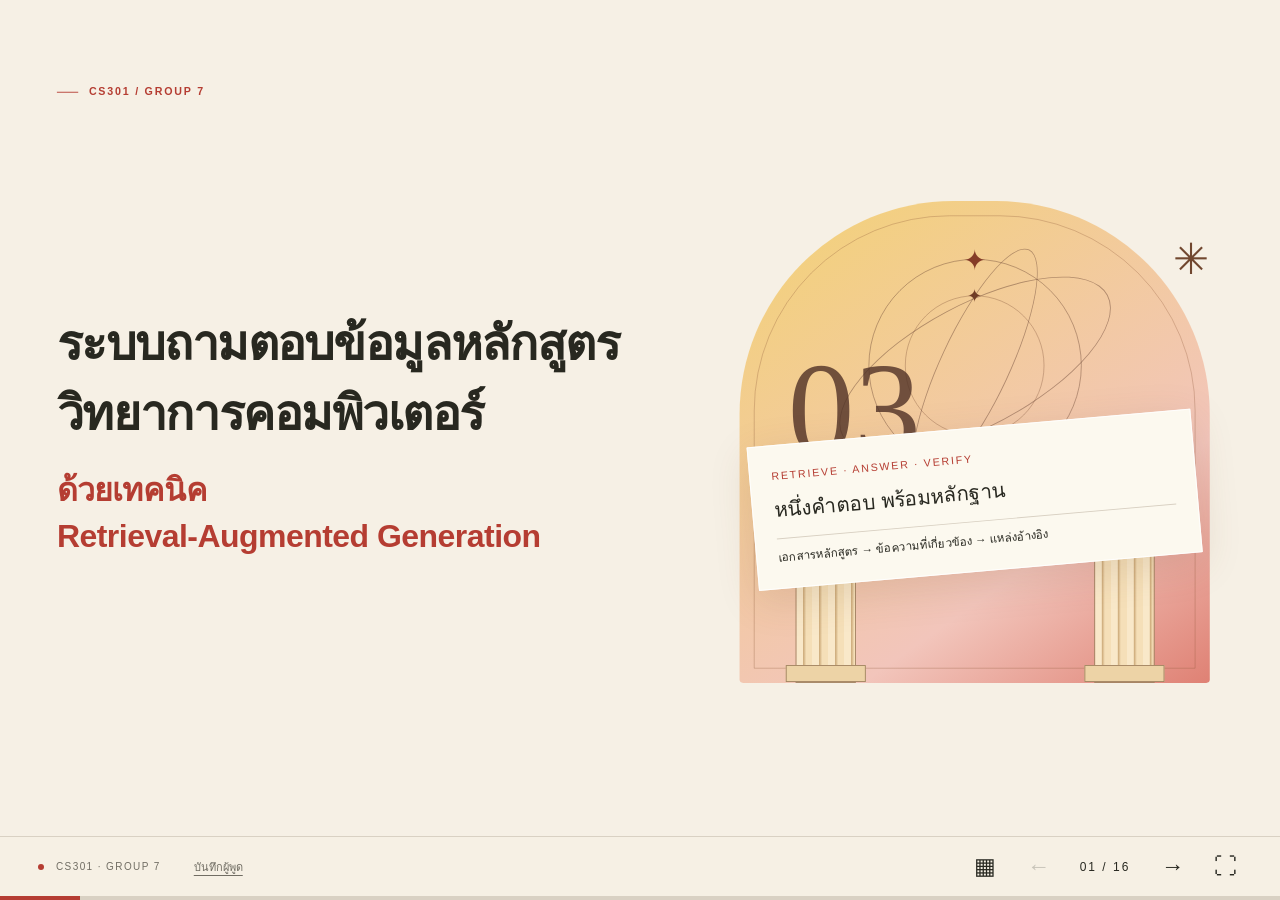
==== commit 84c5fb81: "Add four report-grounded technical challenges with response plans" ====
--- a/index.html
+++ b/index.html
@@ -10,7 +10,7 @@
 <div class="ambient" aria-hidden="true"></div>
 
 <main id="stage" aria-label="สไลด์นำเสนอ"><div id="deck"></div></main>
-<footer class="toolbar"><div class="foot-left"><span class="status-dot"></span><span id="section-label">CS301 · GROUP 7</span><button id="notes-toggle" title="บันทึกผู้พูด (N)">บันทึกผู้พูด</button></div><div class="navigation"><button id="overview" aria-label="สารบัญ" title="สารบัญ (O)">▦</button><button id="prev" aria-label="สไลด์ก่อนหน้า">←</button><span id="counter" aria-live="polite">01 / 15</span><button id="next" aria-label="สไลด์ถัดไป">→</button><button id="fullscreen" aria-label="เต็มจอ (F)">⛶</button></div></footer><div class="progress" aria-hidden="true"><div id="progress-bar"></div></div>
+<footer class="toolbar"><div class="foot-left"><span class="status-dot"></span><span id="section-label">CS301 · GROUP 7</span><button id="notes-toggle" title="บันทึกผู้พูด (N)">บันทึกผู้พูด</button></div><div class="navigation"><button id="overview" aria-label="สารบัญ" title="สารบัญ (O)">▦</button><button id="prev" aria-label="สไลด์ก่อนหน้า">←</button><span id="counter" aria-live="polite">01 / 16</span><button id="next" aria-label="สไลด์ถัดไป">→</button><button id="fullscreen" aria-label="เต็มจอ (F)">⛶</button></div></footer><div class="progress" aria-hidden="true"><div id="progress-bar"></div></div>
 <dialog id="modal"><div class="dialog-top"><span id="modal-title"></span><button id="modal-close" aria-label="ปิดหน้าต่าง">ปิด ×</button></div><div id="modal-body"></div></dialog>
 <div class="sr-only" id="announcement" aria-live="polite"></div>
 <script src="slides.js"></script><script src="app.js"></script>
--- a/style.css
+++ b/style.css
@@ -104,3 +104,31 @@
 .test-group li{display:grid;grid-template-columns:30px 1fr;gap:11px;font-size:21px;line-height:1.65}
 .test-group li span{color:var(--muted);font:18px/1.9 var(--serif)}
 .test-status{font-size:20px;color:var(--muted);border-top:1px solid var(--line);padding-top:20px}
+
+/* Give the questionnaire its own page; keep next steps to one sentence. */
+.survey-plan{height:100%;display:flex;flex-direction:column;justify-content:center;gap:24px}
+.survey-layout{display:grid;grid-template-columns:.85fr 1.65fr;gap:42px}
+.survey-plan .usability{padding:30px}
+.survey-plan .big-value{font-size:80px}.survey-plan .big-value span{font-size:50px}
+.survey-plan .usability h3{font-size:27px;margin-top:12px}
+.survey-plan .usability p{font-size:21px;line-height:1.65;margin-top:10px}
+.survey-tasks{border-top:1px solid #bd9e4b;padding-top:19px;margin-top:20px}
+.survey-plan h4{font-size:23px;line-height:1.5;margin:0 0 9px}
+.survey-plan .usability .survey-consent{font-size:19px;margin-top:22px}
+.survey-detail>h3{font-size:28px;margin-bottom:19px}
+.survey-domains{display:grid;grid-template-columns:1fr 1fr;gap:24px 32px}
+.survey-domains article{border-top:1px solid var(--line);padding-top:15px}
+.survey-domains article>span{display:block;font:27px var(--serif);color:var(--red);margin-bottom:10px}
+.survey-domains p,.survey-analysis p{font-size:21px;line-height:1.65;color:var(--muted)}
+.survey-analysis{margin-top:25px;border-top:1px solid var(--line);padding-top:18px}
+.survey-next{border-top:1px solid var(--line);padding-top:18px;font-size:20px;color:var(--muted)}
+
+/* Section 3.10: each technical risk is paired with its planned response. */
+.challenge-grid{height:100%;display:grid;grid-template-columns:1fr 1fr;gap:28px 42px;align-content:center}
+.challenge{display:grid;grid-template-columns:42px 1fr;gap:17px;border-top:2px solid var(--red);padding-top:19px}
+.challenge-number{font:32px/1.4 var(--serif);color:var(--red)}
+.challenge h3{font-size:25px;line-height:1.5;margin-bottom:11px}
+.challenge p{font-size:21px;line-height:1.65;color:var(--muted)}
+.challenge-response{padding:14px 17px;margin-top:16px;background:#e4e9df}
+.challenge-response h4{font-size:18px;color:var(--green);margin:0 0 6px;font-weight:600}
+.challenge-response p{color:var(--ink);font-size:21px}
